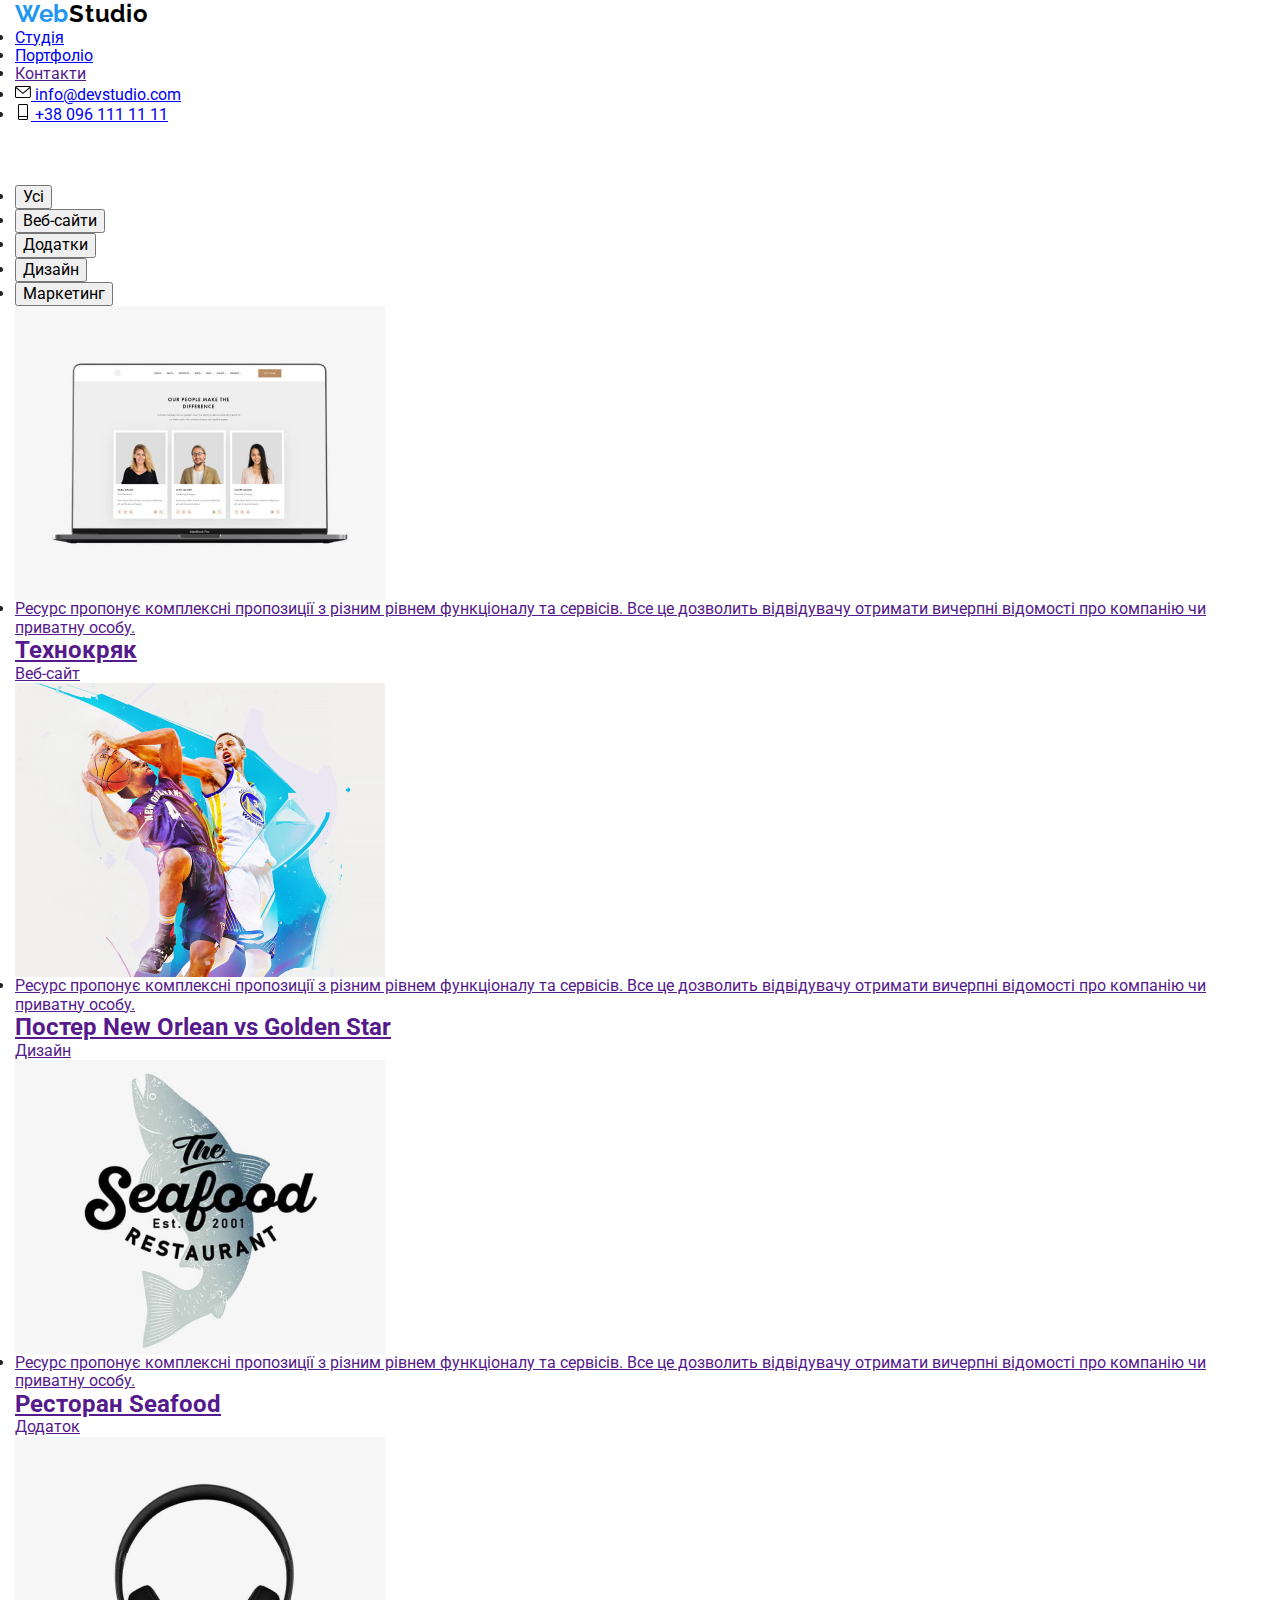
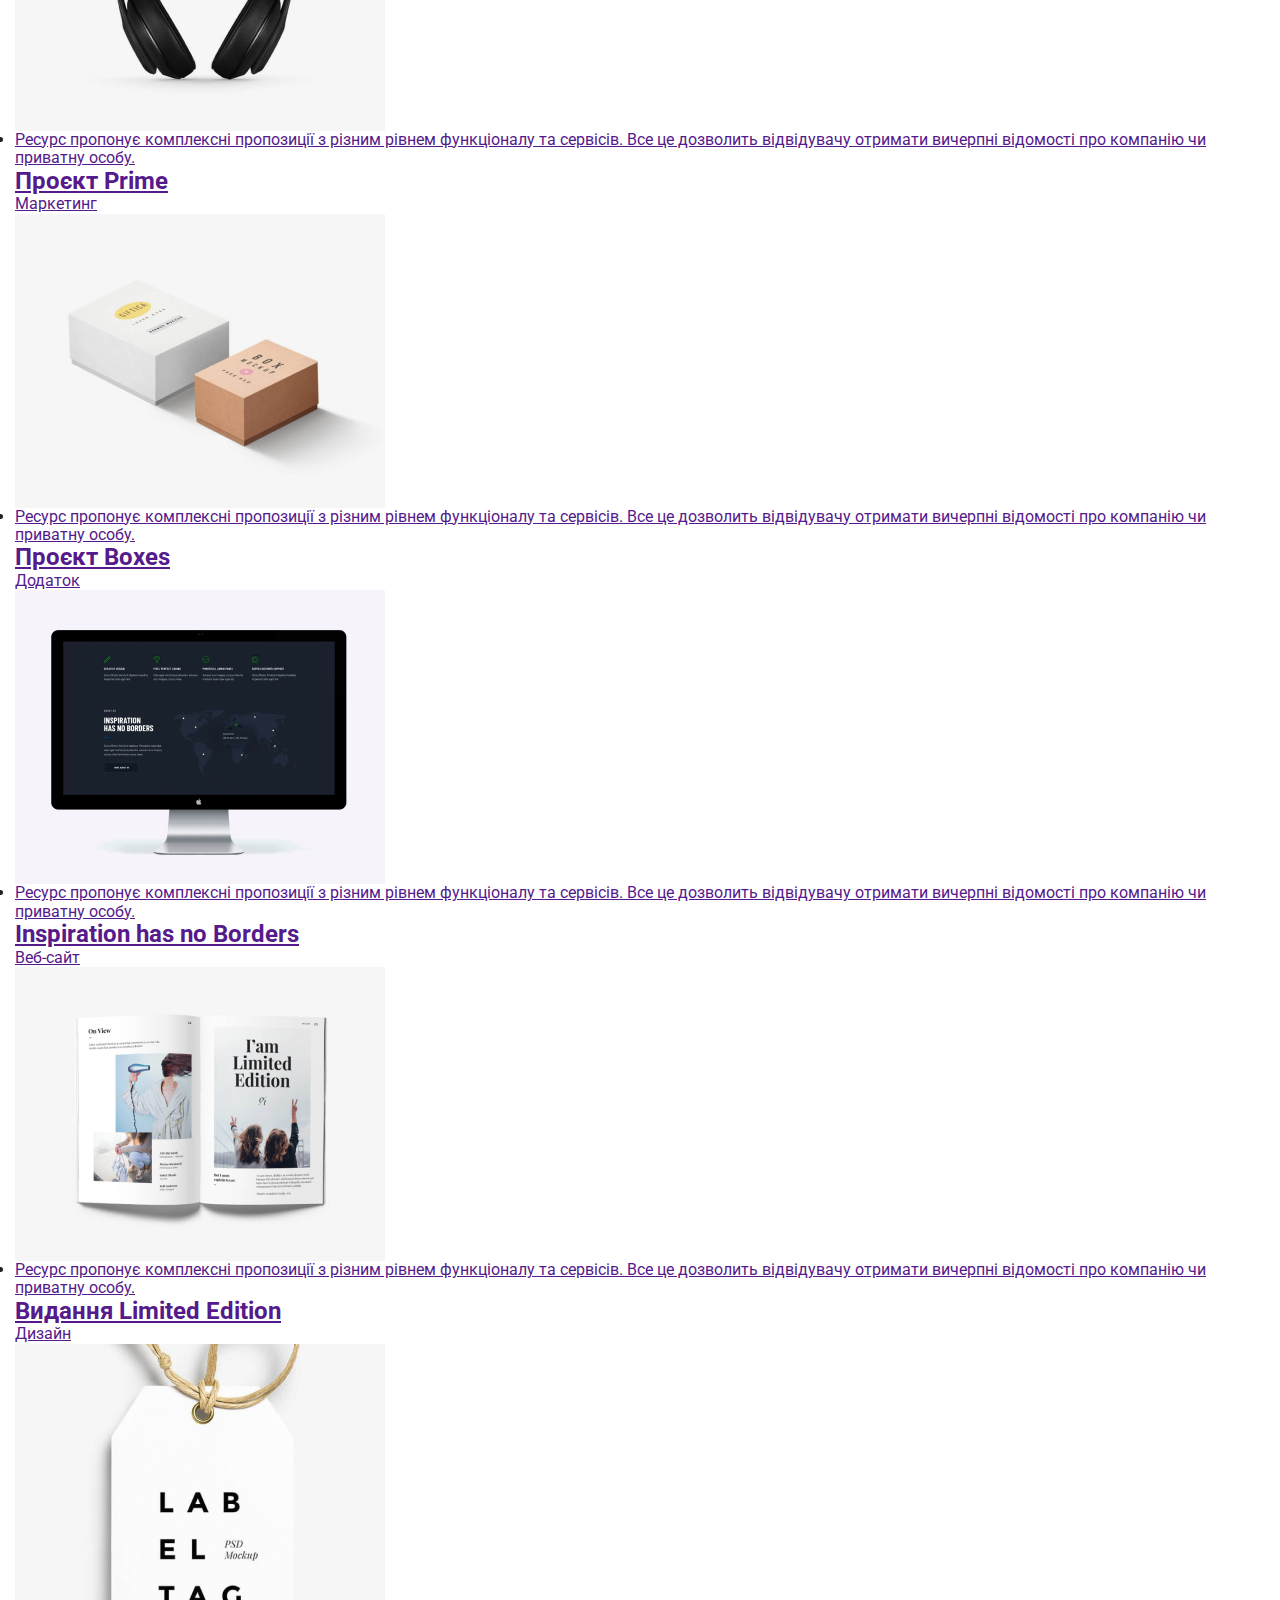
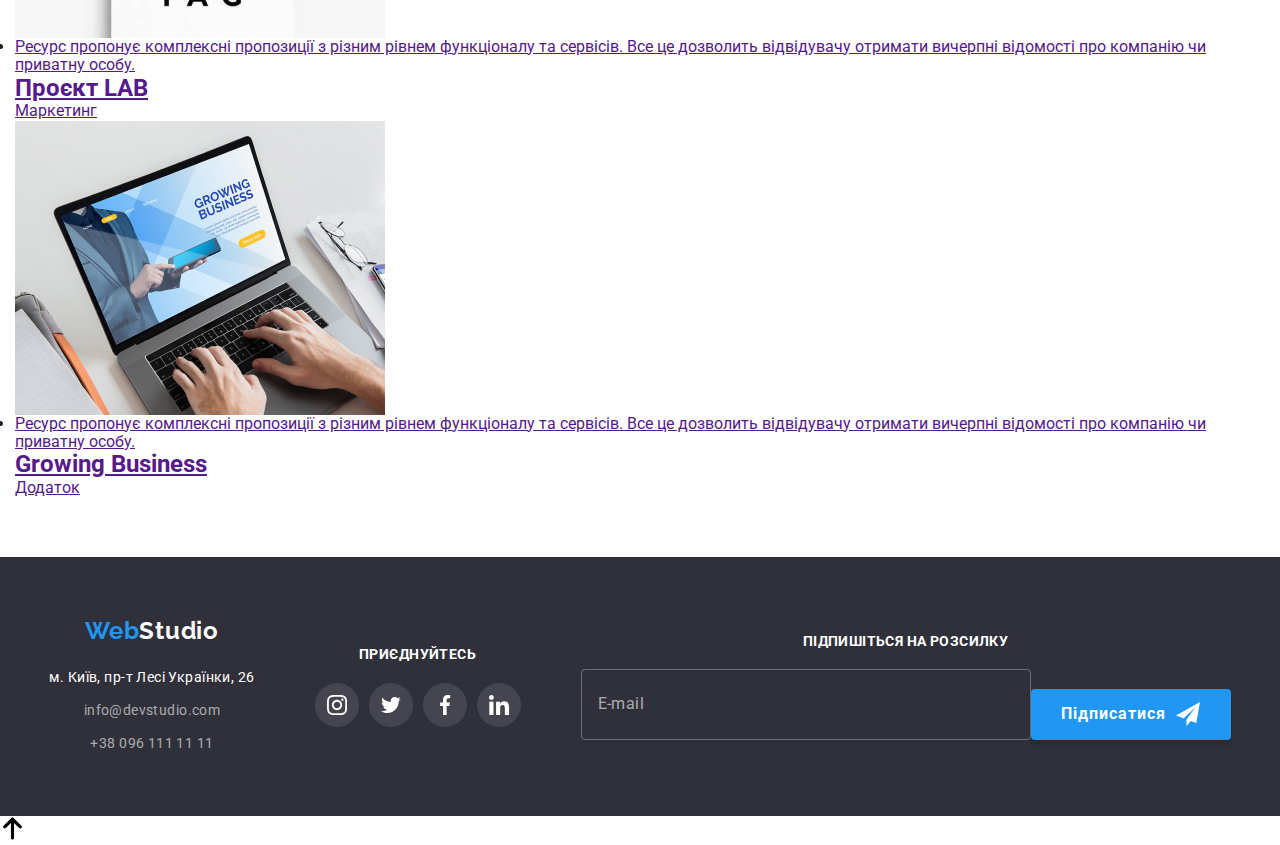
==== portfolio.html @ 35ea98b2 "mobile version (without header)" ====
<!DOCTYPE html>
<html lang="uk">
  <head>
    <meta charset="UTF-8" />
    <meta http-equiv="X-UA-Compatible" content="IE=edge" />
    <meta name="viewport" content="width=device-width, initial-scale=1.0" />
    <title>WebStudio</title>
    <link
      href="https://fonts.googleapis.com/css2?family=Raleway:wght@700&family=Roboto:wght@400;500;700;900&display=swap"
      rel="stylesheet"
    />
    <link
      rel="stylesheet"
      href="https://cdnjs.cloudflare.com/ajax/libs/modern-normalize/1.0.0/modern-normalize.min.css"
    />
    <link rel="stylesheet" href="./css/main.min.css" />
  </head>

  <body class="body">
    <!--Шапка сайту-->
    <header class="header">
      <div class="container main-nav">
        <nav class="navigation">
          <a href="./index.html" class="logo">Web<span class="logo logo--dark">Studio</span> </a>

          <ul class="menu">
            <li class="menu__item">
              <a class="menu__link" href="./index.html">Студія</a>
            </li>
            <li class="menu__item">
              <a class="menu__link menu__link--current" href="./portfolio.html">Портфоліо</a>
            </li>
            <li class="menu__item">
              <a class="menu__link" href="">Контакти</a>
            </li>
          </ul>
        </nav>

        <ul class="auth-navigation">
          <li class="auth-navigation__item">
            <a class="auth-navigation__link" href="mailto:info@devstudio.com">
              <svg class="auth-navigation__icon" width="16" height="16">
                <use href="./images/icons.svg#post"></use>
              </svg>
              info@devstudio.com</a
            >
          </li>
          <li class="auth-navigation__item">
            <a class="auth-navigation__link" href="tel:+380961111111">
              <svg class="auth-navigation__icon" width="16" height="16">
                <use href="./images/icons.svg#tel"></use>
              </svg>
              +38 096 111 11 11</a
            >
          </li>
        </ul>
      </div>
    </header>

    <main>
      <section class="products section">
        <div class="container portfolio">
          <h1 class="section__title visually-hidden">Портфоліо</h1>
          <ul class="filter">
            <li class="filter__item">
              <button type="button" class="filter__btn">Усі</button>
            </li>
            <li class="filter__item">
              <button type="button" class="filter__btn">Веб-сайти</button>
            </li>
            <li class="filter__item">
              <button type="button" class="filter__btn">Додатки</button>
            </li>
            <li class="filter__item">
              <button type="button" class="filter__btn">Дизайн</button>
            </li>
            <li class="filter__item">
              <button type="button" class="filter__btn">Маркетинг</button>
            </li>
          </ul>

          <ul class="products-grid">
            <li class="products-grid__item">
              <a class="products-grid__link" href="">
                <div class="products-grid__top-wrap">
                  <img
                    src="./images/portfolio1.jpg"
                    alt="Фото веб-сторінки"
                    width="370"
                    height="294"
                  />
                  <p class="products-grid__top-text">
                    Ресурс пропонує комплексні пропозиції з різним рівнем функціоналу та сервісів.
                    Все це дозволить відвідувачу отримати вичерпні відомості про компанію чи
                    приватну особу.
                  </p>
                </div>
                <div class="products-grid__descr">
                  <h2 class="products-grid__subtitle">Технокряк</h2>
                  <p class="products-grid__text">Веб-сайт</p>
                </div>
              </a>
            </li>
            <li class="products-grid__item">
              <a class="products-grid__link" href="">
                <div class="products-grid__top-wrap">
                  <img
                    src="./images/portfolio2.jpg"
                    alt="Постер баскетбольного матчу"
                    width="370"
                    height="294"
                  />
                  <p class="products-grid__top-text">
                    Ресурс пропонує комплексні пропозиції з різним рівнем функціоналу та сервісів.
                    Все це дозволить відвідувачу отримати вичерпні відомості про компанію чи
                    приватну особу.
                  </p>
                </div>
                <div class="products-grid__descr">
                  <h2 class="products-grid__subtitle">Постер New Orlean vs Golden Star</h2>
                  <p class="products-grid__text">Дизайн</p>
                </div>
              </a>
            </li>
            <li class="products-grid__item">
              <a class="products-grid__link" href="">
                <div class="products-grid__top-wrap">
                  <img
                    src="./images/portfolio3.jpg"
                    alt="Логотип ресторану"
                    width="370"
                    height="294"
                  />
                  <p class="products-grid__top-text">
                    Ресурс пропонує комплексні пропозиції з різним рівнем функціоналу та сервісів.
                    Все це дозволить відвідувачу отримати вичерпні відомості про компанію чи
                    приватну особу.
                  </p>
                </div>
                <div class="products-grid__descr">
                  <h2 class="products-grid__subtitle">Ресторан Seafood</h2>
                  <p class="products-grid__text">Додаток</p>
                </div>
              </a>
            </li>
            <li class="products-grid__item">
              <a class="products-grid__link" href="">
                <div class="products-grid__top-wrap">
                  <img
                    src="./images/portfolio4.jpg"
                    alt="Великі навушники"
                    width="370"
                    height="294"
                  />
                  <p class="products-grid__top-text">
                    Ресурс пропонує комплексні пропозиції з різним рівнем функціоналу та сервісів.
                    Все це дозволить відвідувачу отримати вичерпні відомості про компанію чи
                    приватну особу.
                  </p>
                </div>
                <div class="products-grid__descr">
                  <h2 class="products-grid__subtitle">Проєкт Prime</h2>
                  <p class="products-grid__text">Маркетинг</p>
                </div>
              </a>
            </li>
            <li class="products-grid__item">
              <a class="products-grid__link" href="">
                <div class="products-grid__top-wrap">
                  <img src="./images/portfolio5.jpg" alt="Дві коробки" width="370" height="294" />
                  <p class="products-grid__top-text">
                    Ресурс пропонує комплексні пропозиції з різним рівнем функціоналу та сервісів.
                    Все це дозволить відвідувачу отримати вичерпні відомості про компанію чи
                    приватну особу.
                  </p>
                </div>
                <div class="products-grid__descr">
                  <h2 class="products-grid__subtitle">Проєкт Boxes</h2>
                  <p class="products-grid__text">Додаток</p>
                </div>
              </a>
            </li>
            <li class="products-grid__item">
              <a class="products-grid__link" href="">
                <div class="products-grid__top-wrap">
                  <img
                    src="./images/portfolio6.jpg"
                    alt="Великий монітор"
                    width="370"
                    height="294"
                  />
                  <p class="products-grid__top-text">
                    Ресурс пропонує комплексні пропозиції з різним рівнем функціоналу та сервісів.
                    Все це дозволить відвідувачу отримати вичерпні відомості про компанію чи
                    приватну особу.
                  </p>
                </div>
                <div class="products-grid__descr">
                  <h2 class="products-grid__subtitle">Inspiration has no Borders</h2>
                  <p class="products-grid__text">Веб-сайт</p>
                </div>
              </a>
            </li>
            <li class="products-grid__item">
              <a class="products-grid__link" href="">
                <div class="products-grid__top-wrap">
                  <img
                    src="./images/portfolio7.jpg"
                    alt="Книжка з дизайну"
                    width="370"
                    height="294"
                  />
                  <p class="products-grid__top-text">
                    Ресурс пропонує комплексні пропозиції з різним рівнем функціоналу та сервісів.
                    Все це дозволить відвідувачу отримати вичерпні відомості про компанію чи
                    приватну особу.
                  </p>
                </div>
                <div class="products-grid__descr">
                  <h2 class="products-grid__subtitle">Видання Limited Edition</h2>
                  <p class="products-grid__text">Дизайн</p>
                </div>
              </a>
            </li>
            <li class="products-grid__item">
              <a class="products-grid__link" href="">
                <div class="products-grid__top-wrap">
                  <img
                    src="./images/portfolio8.jpg"
                    alt="Бірка з логотипом"
                    width="370"
                    height="294"
                  />
                  <p class="products-grid__top-text">
                    Ресурс пропонує комплексні пропозиції з різним рівнем функціоналу та сервісів.
                    Все це дозволить відвідувачу отримати вичерпні відомості про компанію чи
                    приватну особу.
                  </p>
                </div>
                <div class="products-grid__descr">
                  <h2 class="products-grid__subtitle">Проєкт LAB</h2>
                  <p class="products-grid__text">Маркетинг</p>
                </div>
              </a>
            </li>
            <li class="products-grid__item">
              <a class="products-grid__link" href="">
                <div class="products-grid__top-wrap">
                  <img
                    src="./images/portfolio9.jpg"
                    alt="Ноутбук з відкритим додатком"
                    width="370"
                    height="294"
                  />
                  <p class="products-grid__top-text">
                    Ресурс пропонує комплексні пропозиції з різним рівнем функціоналу та сервісів.
                    Все це дозволить відвідувачу отримати вичерпні відомості про компанію чи
                    приватну особу.
                  </p>
                </div>
                <div class="products-grid__descr">
                  <h2 class="products-grid__subtitle">Growing Business</h2>
                  <p class="products-grid__text">Додаток</p>
                </div>
              </a>
            </li>
          </ul>
        </div>
      </section>
    </main>

    <!--Підвал-->
    <footer class="footer">
      <div class="container footer__container">
        <div>
          <a href="./index.html" class="logo">Web<span class="logo logo--white">Studio</span> </a>
          <address>
            <ul class="info">
              <li class="info__item">
                <a
                  class="info__link info__link--white"
                  href="https://goo.gl/maps/FPXwPgD7QrcR26oE8"
                  target="_blank"
                  rel="noopener noreferrer"
                  >м. Київ, пр-т Лесі Українки, 26</a
                >
              </li>
              <li class="info__item">
                <a class="info__link" href="mailto:info@devstudio.com">info@devstudio.com</a>
              </li>
              <li class="info__item">
                <a class="info__link" href="tel:+380961111111">+38 096 111 11 11</a>
              </li>
            </ul>
          </address>
        </div>

        <div>
          <h2 class="footer__subtitle">Приєднуйтесь</h2>
          <ul class="media-set">
            <li>
              <a
                class="media-set__link media-set__link--color"
                href="https://www.instagram.com/"
                target="_blank"
              >
                <svg width="20" height="20">
                  <use href="./images/icons.svg#insta"></use>
                </svg>
              </a>
            </li>
            <li>
              <a
                class="media-set__link media-set__link--color"
                href="https://www.twitter.com/"
                target="_blank"
              >
                <svg width="20" height="20">
                  <use href="./images/icons.svg#twitter"></use>
                </svg>
              </a>
            </li>
            <li>
              <a
                class="media-set__link media-set__link--color"
                href="https://www.facebook.com/"
                target="_blank"
              >
                <svg width="20" height="20">
                  <use href="./images/icons.svg#facebook"></use>
                </svg>
              </a>
            </li>
            <li>
              <a
                class="media-set__link media-set__link--color"
                href="https://www.linkedin.com/"
                target="_blank"
              >
                <svg width="20" height="20">
                  <use href="./images/icons.svg#linkedin"></use>
                </svg>
              </a>
            </li>
          </ul>
        </div>

        <div>
          <h2 class="footer__subtitle">Підпишіться на розсилку</h2>
          <form class="subscription-form">
            <label for=""></label
            ><input
              type="email"
              name="user-mail"
              id="mail"
              placeholder="E-mail"
              class="subscription-form__input"
            />
            <button type="submit" class="subscription-form__btn btn">
              Підписатися
              <svg width="24" height="24" class="subscription-form__icon">
                <use href="./images/icons.svg#send"></use>
              </svg>
            </button>
          </form>
        </div>
      </div>
    </footer>

    <a href="#" class="page__back-to-top-btn">
      <svg width="25" height="25">
        <use href="./images/icons.svg#back-to-top"></use>
      </svg>
    </a>
  </body>
</html>
---- css/main.min.css ----
.info,.partners-set,.media-set,.team-set,.card-set{list-style:none}.info__link,.partners-set__link,.logo{text-decoration:none}.visually-hidden{position:absolute;white-space:nowrap;width:1px;height:1px;overflow:hidden;border:0;padding:0;clip:rect(0 0 0 0);clip-path:inset(50%);margin:-1px}html{box-sizing:border-box}*,*::before,*::after{box-sizing:inherit}body{background-color:#fff;color:#212121;font-family:Roboto,sans-serif}h1,h2,h3,h4,p{margin-top:0;margin-bottom:0}ul,ol{margin-top:0;margin-bottom:0;padding-left:0}img{display:block;max-width:100%;height:auto}.container{padding-right:15px;padding-left:15px;margin:0 auto}.section{padding-top:60px;padding-bottom:60px}.section__title{margin-bottom:30px;font-size:28px;line-height:1.18;text-align:center;letter-spacing:.03em}.btn,.subscription-form__btn,.hero__btn{font-weight:700;font-size:16px;line-height:1.88;letter-spacing:.06em;border-radius:4px;border:none;box-shadow:0px 4px 4px rgba(0,0,0,.15);color:#fff;background-color:#2196f3;cursor:pointer}.logo{font-family:"Raleway",sans-serif;font-weight:700;font-size:24px;line-height:1.19;letter-spacing:.03em;color:#2196f3;padding-top:24px;padding-bottom:24px}.logo--dark{color:#000}.logo--white{color:#fff}.hero{background-color:#2f303a;background-image:linear-gradient(to right, rgba(47, 48, 58, 0.4), rgba(47, 48, 58, 0.4)),url("../images/hero-background-image.jpg");background-size:cover;background-repeat:no-repeat;background-position:center;text-align:center;height:400px;display:flex;align-items:center}.hero__title{margin-bottom:30px;color:#fff;font-weight:900;font-size:26px;line-height:1.62;letter-spacing:.06em;text-transform:uppercase}.hero__btn{padding:10px 24px;min-width:200px;transition:background-color 250ms cubic-bezier(0.4, 0, 0.2, 1)}.hero__btn:hover,.hero__btn:focus{color:#2196f3;background-color:#fff}.card-set__item:not(:last-child){margin-bottom:30px}.card-set__logo{margin-right:auto;margin-left:auto;margin-bottom:30px;display:flex;align-items:center;justify-content:center;height:120px;background-color:#f5f4fa;border-radius:4px}.card-set__title{margin-bottom:10px;text-align:center;font-size:14px;line-height:1.14;letter-spacing:.03em;text-transform:uppercase}.card-set__description{color:#757575;font-weight:400;font-size:14px;line-height:1.71;letter-spacing:.03em}.staff{background-color:#f5f4fa}.team-set__item{background-color:#fff;box-shadow:0px 1px 3px rgba(0,0,0,.12),0px 1px 1px rgba(0,0,0,.14),0px 2px 1px rgba(0,0,0,.2);border-radius:0px 0px 4px 4px}.team-set__item:not(:last-child){margin-bottom:30px}.team-set__container{padding-top:30px;padding-bottom:24px;text-align:center}.team-set__name{font-weight:500;font-size:16px;line-height:1.18;letter-spacing:.03em}.team-set__descr{color:#757575;font-size:16px;line-height:1.18;letter-spacing:.03em}.media-set{display:flex;gap:10px;justify-content:center;align-items:center;margin-top:16px}.media-set__link{display:flex;align-items:center;justify-content:center;width:44px;height:44px;fill:#afb1b8;border-radius:50%;transition:fill 250ms cubic-bezier(0.4, 0, 0.2, 1),background-color 250ms cubic-bezier(0.4, 0, 0.2, 1)}.media-set__link:hover,.media-set__link:focus{background-color:#2196f3;fill:#fff}.media-set__link--color{background-color:rgba(255,255,255,.1);fill:#fff}.media-set__link--color:hover,.media-set__link--color:focus{background-color:#2196f3}.media-set__icon{display:flex;justify-content:center;align-items:center}.partners-set{display:flex;flex-wrap:wrap;gap:30px;align-items:center;justify-content:center}.partners-set__link{display:flex;align-items:center;justify-content:center;width:210px;height:92px;fill:#afb1b8;border:1px solid #afb1b8;border-radius:4px;transition:fill 250ms cubic-bezier(0.4, 0, 0.2, 1),border-color 250ms cubic-bezier(0.4, 0, 0.2, 1)}.partners-set__link:hover,.partners-set__link:focus{border-color:#2196f3;fill:#2196f3}.partners-set__logo{display:inline-flex;align-items:center;justify-content:center}.footer{padding-top:60px;padding-bottom:60px;background-color:#2f303a}.footer__container{display:flex;flex-wrap:wrap;justify-content:center;align-items:center;text-align:center;gap:60px}.footer__subtitle{margin-bottom:20px;color:#fff;font-size:14px;line-height:1.14;letter-spacing:.03em;text-transform:uppercase}.info{margin-top:20px}.info__item:not(:last-child){margin-bottom:9px}.info__link{color:rgba(255,255,255,.6);font-style:normal;font-size:14px;line-height:1.71;letter-spacing:.03em;transition:color 250ms cubic-bezier(0.4, 0, 0.2, 1)}.info__link:hover,.info__link:focus{color:#2196f3}.info__link--white{color:#fff}.subscription-form{display:flex;flex-wrap:wrap}.subscription-form__input{width:450px;padding:15px 16px;font-size:16px;line-height:1.25;letter-spacing:.03em;color:rgba(255,255,255,.6);border:1px solid rgba(255,255,255,.3);border-radius:4px;background-color:rgba(0,0,0,0);outline:none;transition:border-color 250ms cubic-bezier(0.4, 0, 0.2, 1)}.subscription-form__input:focus{border-color:#2196f3}.subscription-form__input::placeholder{font-size:16px;line-height:1.25;letter-spacing:.03em;color:rgba(255,255,255,.6)}.subscription-form__btn{margin-top:20px;display:flex;justify-content:center;align-items:center;margin-left:auto;margin-right:auto;min-width:200px;padding:10px 28px;transition:background-color 250ms cubic-bezier(0.4, 0, 0.2, 1),color 250ms cubic-bezier(0.4, 0, 0.2, 1)}.subscription-form__btn:hover,.subscription-form__btn:focus{background-color:#fff;color:#2196f3}.subscription-form__icon{margin-left:10px;fill:#fff;transition:fill 250ms cubic-bezier(0.4, 0, 0.2, 1)}.subscription-form__btn:hover>.subscription-form__icon,.subscription-form__btn:focus>.subscription-form__icon{fill:#2196f3}/*# sourceMappingURL=main.min.css.map */
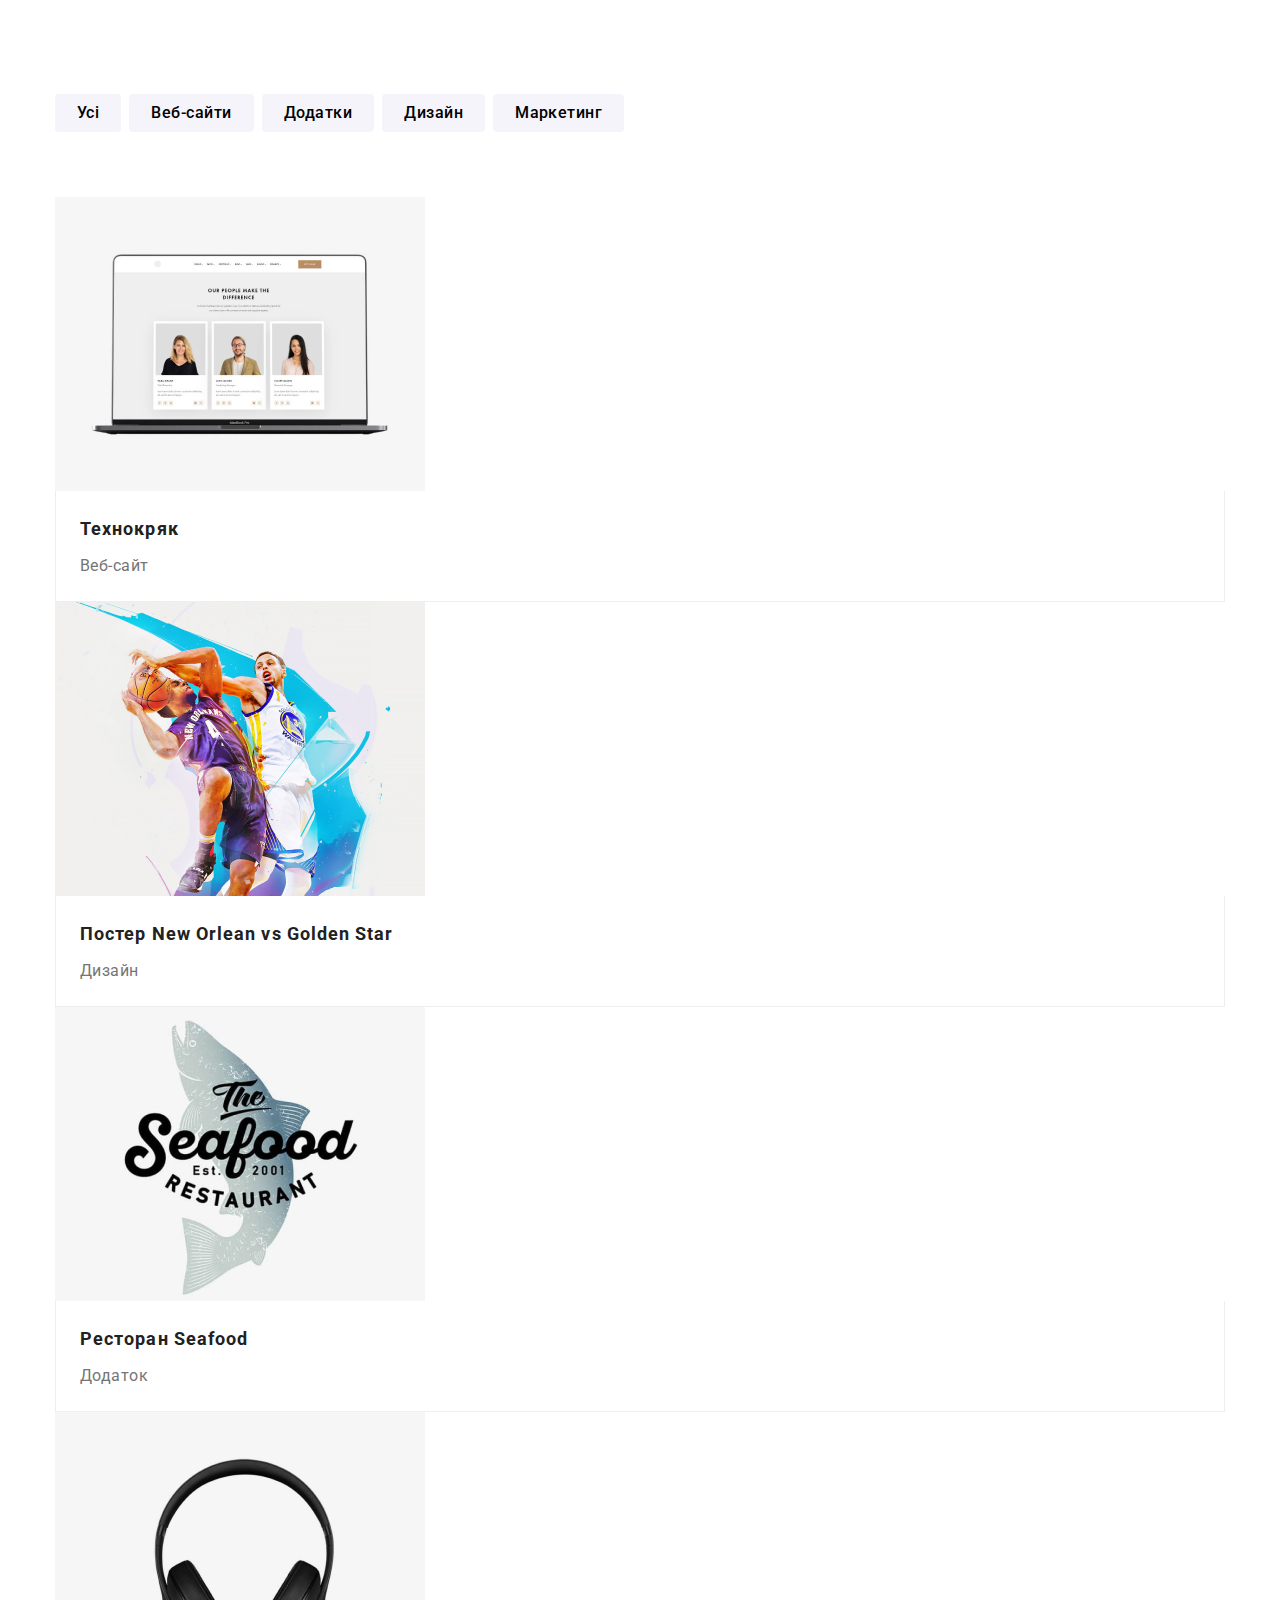
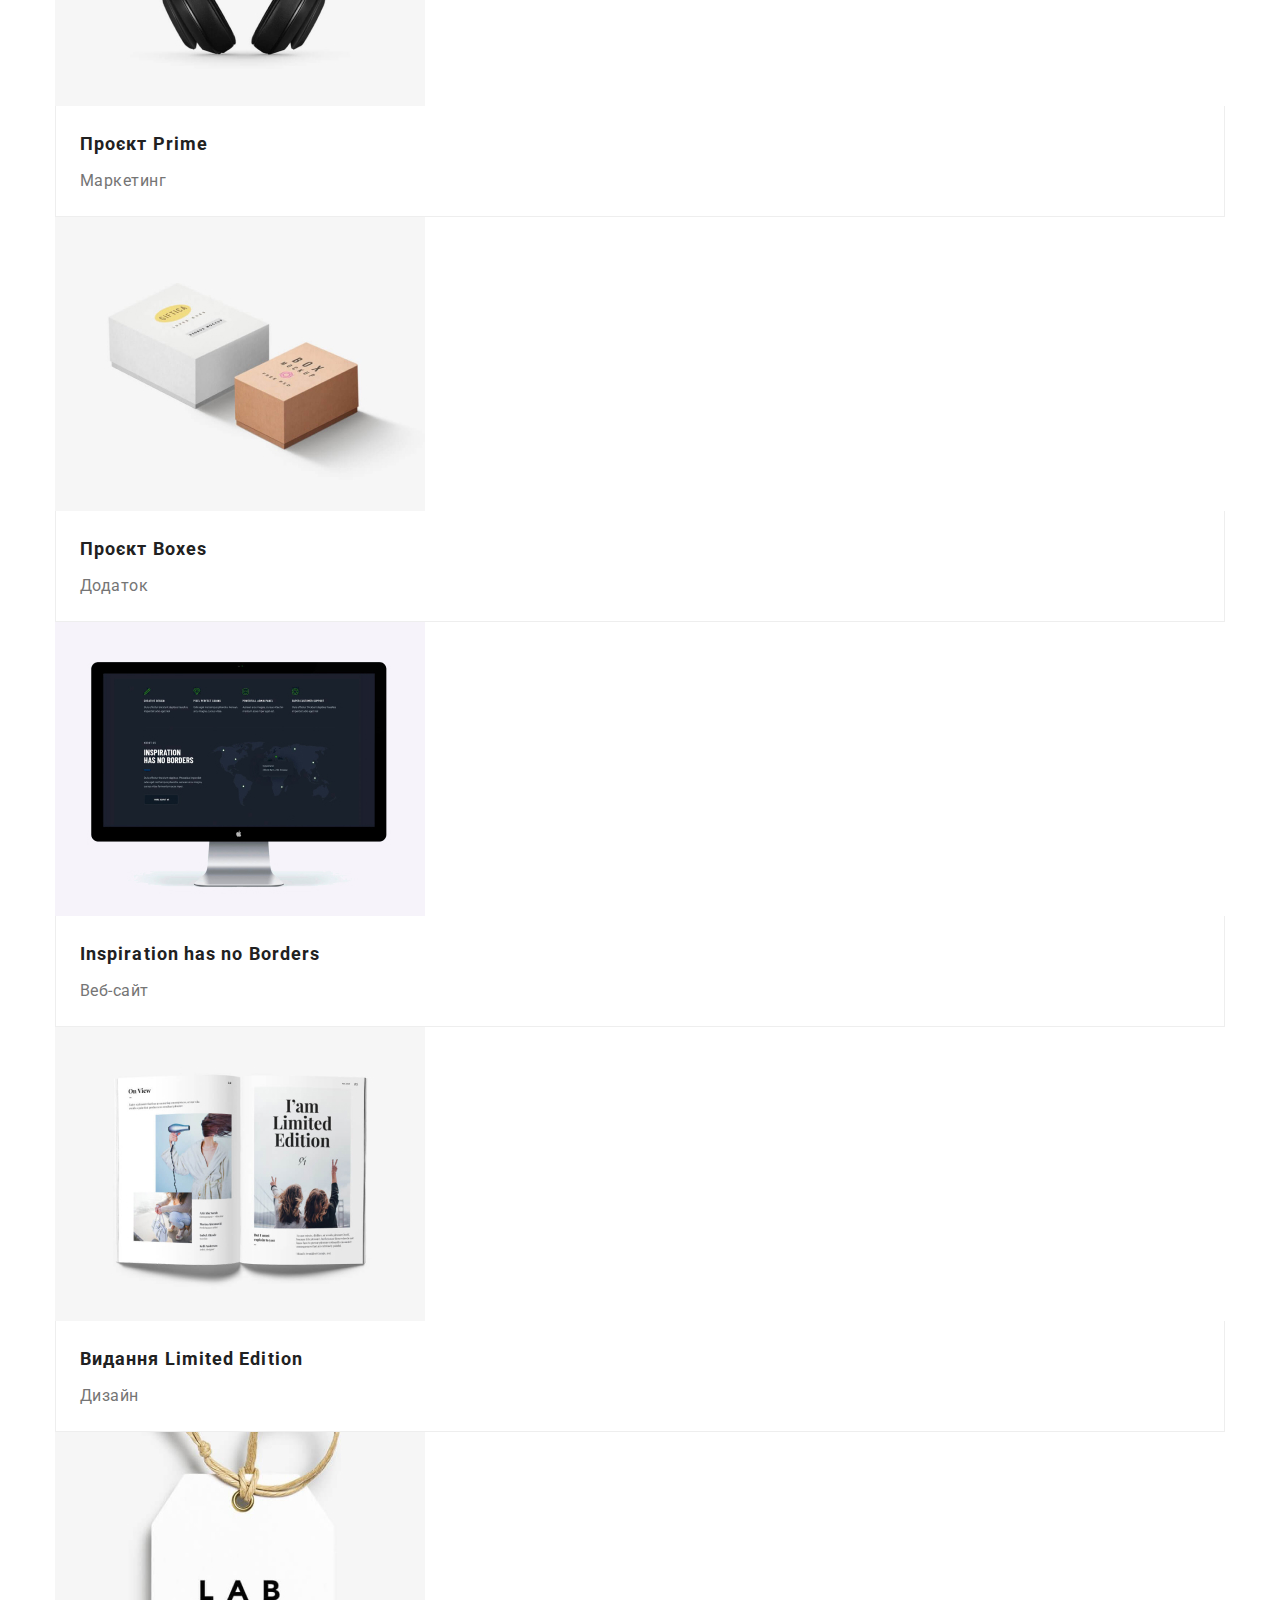
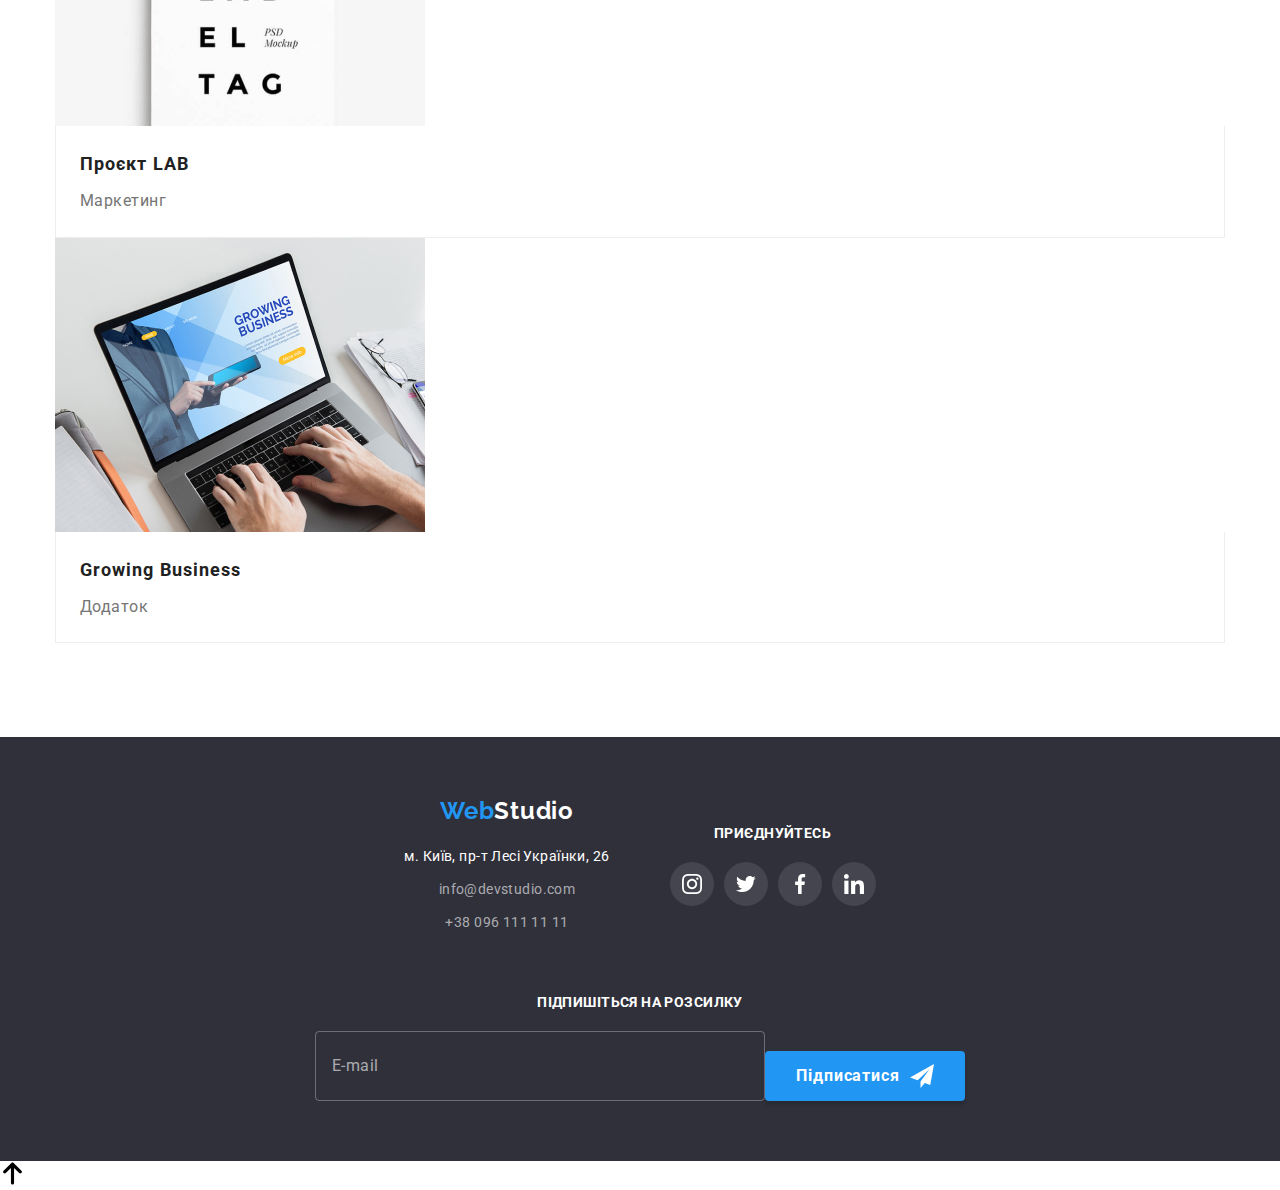
==== commit e2c51476: "adaptive 3 sections" ====
--- a/portfolio.html
+++ b/portfolio.html
@@ -18,7 +18,7 @@
 
   <body class="body">
     <!--Шапка сайту-->
-    <header class="header">
+    <!-- <header class="header">
       <div class="container main-nav">
         <nav class="navigation">
           <a href="./index.html" class="logo">Web<span class="logo logo--dark">Studio</span> </a>
@@ -55,7 +55,7 @@
           </li>
         </ul>
       </div>
-    </header>
+    </header> -->
 
     <main>
       <section class="products section">
@@ -83,12 +83,7 @@
             <li class="products-grid__item">
               <a class="products-grid__link" href="">
                 <div class="products-grid__top-wrap">
-                  <img
-                    src="./images/portfolio1.jpg"
-                    alt="Фото веб-сторінки"
-                    width="370"
-                    height="294"
-                  />
+                  <img src="./images/portfolio1.jpg" alt="Фото веб-сторінки" width="" height="" />
                   <p class="products-grid__top-text">
                     Ресурс пропонує комплексні пропозиції з різним рівнем функціоналу та сервісів.
                     Все це дозволить відвідувачу отримати вичерпні відомості про компанію чи
@@ -107,8 +102,8 @@
                   <img
                     src="./images/portfolio2.jpg"
                     alt="Постер баскетбольного матчу"
-                    width="370"
-                    height="294"
+                    width=""
+                    height=""
                   />
                   <p class="products-grid__top-text">
                     Ресурс пропонує комплексні пропозиції з різним рівнем функціоналу та сервісів.
@@ -125,12 +120,7 @@
             <li class="products-grid__item">
               <a class="products-grid__link" href="">
                 <div class="products-grid__top-wrap">
-                  <img
-                    src="./images/portfolio3.jpg"
-                    alt="Логотип ресторану"
-                    width="370"
-                    height="294"
-                  />
+                  <img src="./images/portfolio3.jpg" alt="Логотип ресторану" width="" height="" />
                   <p class="products-grid__top-text">
                     Ресурс пропонує комплексні пропозиції з різним рівнем функціоналу та сервісів.
                     Все це дозволить відвідувачу отримати вичерпні відомості про компанію чи
@@ -146,12 +136,7 @@
             <li class="products-grid__item">
               <a class="products-grid__link" href="">
                 <div class="products-grid__top-wrap">
-                  <img
-                    src="./images/portfolio4.jpg"
-                    alt="Великі навушники"
-                    width="370"
-                    height="294"
-                  />
+                  <img src="./images/portfolio4.jpg" alt="Великі навушники" width="" height="" />
                   <p class="products-grid__top-text">
                     Ресурс пропонує комплексні пропозиції з різним рівнем функціоналу та сервісів.
                     Все це дозволить відвідувачу отримати вичерпні відомості про компанію чи
@@ -167,7 +152,7 @@
             <li class="products-grid__item">
               <a class="products-grid__link" href="">
                 <div class="products-grid__top-wrap">
-                  <img src="./images/portfolio5.jpg" alt="Дві коробки" width="370" height="294" />
+                  <img src="./images/portfolio5.jpg" alt="Дві коробки" width="" height="" />
                   <p class="products-grid__top-text">
                     Ресурс пропонує комплексні пропозиції з різним рівнем функціоналу та сервісів.
                     Все це дозволить відвідувачу отримати вичерпні відомості про компанію чи
@@ -183,12 +168,7 @@
             <li class="products-grid__item">
               <a class="products-grid__link" href="">
                 <div class="products-grid__top-wrap">
-                  <img
-                    src="./images/portfolio6.jpg"
-                    alt="Великий монітор"
-                    width="370"
-                    height="294"
-                  />
+                  <img src="./images/portfolio6.jpg" alt="Великий монітор" width="" height="" />
                   <p class="products-grid__top-text">
                     Ресурс пропонує комплексні пропозиції з різним рівнем функціоналу та сервісів.
                     Все це дозволить відвідувачу отримати вичерпні відомості про компанію чи
@@ -204,12 +184,7 @@
             <li class="products-grid__item">
               <a class="products-grid__link" href="">
                 <div class="products-grid__top-wrap">
-                  <img
-                    src="./images/portfolio7.jpg"
-                    alt="Книжка з дизайну"
-                    width="370"
-                    height="294"
-                  />
+                  <img src="./images/portfolio7.jpg" alt="Книжка з дизайну" width="" height="" />
                   <p class="products-grid__top-text">
                     Ресурс пропонує комплексні пропозиції з різним рівнем функціоналу та сервісів.
                     Все це дозволить відвідувачу отримати вичерпні відомості про компанію чи
@@ -225,12 +200,7 @@
             <li class="products-grid__item">
               <a class="products-grid__link" href="">
                 <div class="products-grid__top-wrap">
-                  <img
-                    src="./images/portfolio8.jpg"
-                    alt="Бірка з логотипом"
-                    width="370"
-                    height="294"
-                  />
+                  <img src="./images/portfolio8.jpg" alt="Бірка з логотипом" width="" height="" />
                   <p class="products-grid__top-text">
                     Ресурс пропонує комплексні пропозиції з різним рівнем функціоналу та сервісів.
                     Все це дозволить відвідувачу отримати вичерпні відомості про компанію чи
@@ -249,8 +219,8 @@
                   <img
                     src="./images/portfolio9.jpg"
                     alt="Ноутбук з відкритим додатком"
-                    width="370"
-                    height="294"
+                    width=""
+                    height=""
                   />
                   <p class="products-grid__top-text">
                     Ресурс пропонує комплексні пропозиції з різним рівнем функціоналу та сервісів.
--- a/css/main.min.css
+++ b/css/main.min.css
@@ -1 +1 @@
-.info,.partners-set,.media-set,.team-set,.card-set{list-style:none}.info__link,.partners-set__link,.logo{text-decoration:none}.visually-hidden{position:absolute;white-space:nowrap;width:1px;height:1px;overflow:hidden;border:0;padding:0;clip:rect(0 0 0 0);clip-path:inset(50%);margin:-1px}html{box-sizing:border-box}*,*::before,*::after{box-sizing:inherit}body{background-color:#fff;color:#212121;font-family:Roboto,sans-serif}h1,h2,h3,h4,p{margin-top:0;margin-bottom:0}ul,ol{margin-top:0;margin-bottom:0;padding-left:0}img{display:block;max-width:100%;height:auto}.container{padding-right:15px;padding-left:15px;margin:0 auto}.section{padding-top:60px;padding-bottom:60px}.section__title{margin-bottom:30px;font-size:28px;line-height:1.18;text-align:center;letter-spacing:.03em}.btn,.subscription-form__btn,.hero__btn{font-weight:700;font-size:16px;line-height:1.88;letter-spacing:.06em;border-radius:4px;border:none;box-shadow:0px 4px 4px rgba(0,0,0,.15);color:#fff;background-color:#2196f3;cursor:pointer}.logo{font-family:"Raleway",sans-serif;font-weight:700;font-size:24px;line-height:1.19;letter-spacing:.03em;color:#2196f3;padding-top:24px;padding-bottom:24px}.logo--dark{color:#000}.logo--white{color:#fff}.hero{background-color:#2f303a;background-image:linear-gradient(to right, rgba(47, 48, 58, 0.4), rgba(47, 48, 58, 0.4)),url("../images/hero-background-image.jpg");background-size:cover;background-repeat:no-repeat;background-position:center;text-align:center;height:400px;display:flex;align-items:center}.hero__title{margin-bottom:30px;color:#fff;font-weight:900;font-size:26px;line-height:1.62;letter-spacing:.06em;text-transform:uppercase}.hero__btn{padding:10px 24px;min-width:200px;transition:background-color 250ms cubic-bezier(0.4, 0, 0.2, 1)}.hero__btn:hover,.hero__btn:focus{color:#2196f3;background-color:#fff}.card-set__item:not(:last-child){margin-bottom:30px}.card-set__logo{margin-right:auto;margin-left:auto;margin-bottom:30px;display:flex;align-items:center;justify-content:center;height:120px;background-color:#f5f4fa;border-radius:4px}.card-set__title{margin-bottom:10px;text-align:center;font-size:14px;line-height:1.14;letter-spacing:.03em;text-transform:uppercase}.card-set__description{color:#757575;font-weight:400;font-size:14px;line-height:1.71;letter-spacing:.03em}.staff{background-color:#f5f4fa}.team-set__item{background-color:#fff;box-shadow:0px 1px 3px rgba(0,0,0,.12),0px 1px 1px rgba(0,0,0,.14),0px 2px 1px rgba(0,0,0,.2);border-radius:0px 0px 4px 4px}.team-set__item:not(:last-child){margin-bottom:30px}.team-set__container{padding-top:30px;padding-bottom:24px;text-align:center}.team-set__name{font-weight:500;font-size:16px;line-height:1.18;letter-spacing:.03em}.team-set__descr{color:#757575;font-size:16px;line-height:1.18;letter-spacing:.03em}.media-set{display:flex;gap:10px;justify-content:center;align-items:center;margin-top:16px}.media-set__link{display:flex;align-items:center;justify-content:center;width:44px;height:44px;fill:#afb1b8;border-radius:50%;transition:fill 250ms cubic-bezier(0.4, 0, 0.2, 1),background-color 250ms cubic-bezier(0.4, 0, 0.2, 1)}.media-set__link:hover,.media-set__link:focus{background-color:#2196f3;fill:#fff}.media-set__link--color{background-color:rgba(255,255,255,.1);fill:#fff}.media-set__link--color:hover,.media-set__link--color:focus{background-color:#2196f3}.media-set__icon{display:flex;justify-content:center;align-items:center}.partners-set{display:flex;flex-wrap:wrap;gap:30px;align-items:center;justify-content:center}.partners-set__link{display:flex;align-items:center;justify-content:center;width:210px;height:92px;fill:#afb1b8;border:1px solid #afb1b8;border-radius:4px;transition:fill 250ms cubic-bezier(0.4, 0, 0.2, 1),border-color 250ms cubic-bezier(0.4, 0, 0.2, 1)}.partners-set__link:hover,.partners-set__link:focus{border-color:#2196f3;fill:#2196f3}.partners-set__logo{display:inline-flex;align-items:center;justify-content:center}.footer{padding-top:60px;padding-bottom:60px;background-color:#2f303a}.footer__container{display:flex;flex-wrap:wrap;justify-content:center;align-items:center;text-align:center;gap:60px}.footer__subtitle{margin-bottom:20px;color:#fff;font-size:14px;line-height:1.14;letter-spacing:.03em;text-transform:uppercase}.info{margin-top:20px}.info__item:not(:last-child){margin-bottom:9px}.info__link{color:rgba(255,255,255,.6);font-style:normal;font-size:14px;line-height:1.71;letter-spacing:.03em;transition:color 250ms cubic-bezier(0.4, 0, 0.2, 1)}.info__link:hover,.info__link:focus{color:#2196f3}.info__link--white{color:#fff}.subscription-form{display:flex;flex-wrap:wrap}.subscription-form__input{width:450px;padding:15px 16px;font-size:16px;line-height:1.25;letter-spacing:.03em;color:rgba(255,255,255,.6);border:1px solid rgba(255,255,255,.3);border-radius:4px;background-color:rgba(0,0,0,0);outline:none;transition:border-color 250ms cubic-bezier(0.4, 0, 0.2, 1)}.subscription-form__input:focus{border-color:#2196f3}.subscription-form__input::placeholder{font-size:16px;line-height:1.25;letter-spacing:.03em;color:rgba(255,255,255,.6)}.subscription-form__btn{margin-top:20px;display:flex;justify-content:center;align-items:center;margin-left:auto;margin-right:auto;min-width:200px;padding:10px 28px;transition:background-color 250ms cubic-bezier(0.4, 0, 0.2, 1),color 250ms cubic-bezier(0.4, 0, 0.2, 1)}.subscription-form__btn:hover,.subscription-form__btn:focus{background-color:#fff;color:#2196f3}.subscription-form__icon{margin-left:10px;fill:#fff;transition:fill 250ms cubic-bezier(0.4, 0, 0.2, 1)}.subscription-form__btn:hover>.subscription-form__icon,.subscription-form__btn:focus>.subscription-form__icon{fill:#2196f3}/*# sourceMappingURL=main.min.css.map */+.info,.products-grid,.filter,.partners-set,.media-set,.team-set,.picture-set,.card-set{list-style:none}.info__link,.products-grid__link,.partners-set__link,.logo{text-decoration:none}.visually-hidden{position:absolute;white-space:nowrap;width:1px;height:1px;overflow:hidden;border:0;padding:0;clip:rect(0 0 0 0);clip-path:inset(50%);margin:-1px}html{box-sizing:border-box}*,*::before,*::after{box-sizing:inherit}body{background-color:#fff;color:#212121;font-family:Roboto,sans-serif}h1,h2,h3,h4,p{margin-top:0;margin-bottom:0}ul,ol{margin-top:0;margin-bottom:0;padding-left:0}img{display:block;max-width:100%;height:auto}.container{padding-right:15px;padding-left:15px;margin:0 auto}@media screen and (min-width: 480px){.container{width:480px}}@media screen and (min-width: 768px){.container{width:768px}}@media screen and (min-width: 1200px){.container{width:1200px}}.section{padding-top:60px;padding-bottom:60px}@media screen and (min-width: 1200px){.section{padding-top:94px;padding-bottom:94px}}.section__title{margin-bottom:30px;font-size:28px;line-height:1.18;text-align:center;letter-spacing:.03em}@media screen and (min-width: 1200px){.section__title{margin-bottom:50px}}.btn,.subscription-form__btn,.hero__btn{font-weight:700;font-size:16px;line-height:1.88;letter-spacing:.06em;border-radius:4px;border:none;box-shadow:0px 4px 4px rgba(0,0,0,.15);color:#fff;background-color:#2196f3;cursor:pointer}.logo{font-family:"Raleway",sans-serif;font-weight:700;font-size:24px;line-height:1.19;letter-spacing:.03em;color:#2196f3;padding-top:24px;padding-bottom:24px}.logo--dark{color:#000}.logo--white{color:#fff}.hero{background-color:#2f303a;background-image:linear-gradient(to right, rgba(47, 48, 58, 0.4), rgba(47, 48, 58, 0.4)),url("../images/hero-background-image.jpg");background-size:cover;background-repeat:no-repeat;background-position:center;text-align:center;height:400px;display:flex;align-items:center}.hero__title{margin-bottom:30px;color:#fff;font-weight:900;font-size:26px;line-height:1.62;letter-spacing:.06em;text-transform:uppercase}.hero__btn{padding:10px 24px;min-width:200px;transition:background-color 250ms cubic-bezier(0.4, 0, 0.2, 1)}.hero__btn:hover,.hero__btn:focus{color:#2196f3;background-color:#fff}@media screen and (min-width: 768px){.card-set{display:flex;flex-wrap:wrap;margin:-15px}}@media screen and (min-width: 768px){.card-set__item{width:calc((100% - 60px)/2);margin:15px}}@media screen and (min-width: 1200px){.card-set__item{width:calc((100% - 120px)/4);margin:15px}}@media screen and (max-width: 767px){.card-set__item:not(:last-child){margin-bottom:30px}}.card-set__logo{margin-bottom:30px;display:flex;align-items:center;justify-content:center;height:120px;background-color:#f5f4fa;border-radius:4px}.card-set__title{margin-bottom:10px;text-align:center;font-size:14px;line-height:1.14;letter-spacing:.03em;text-transform:uppercase}@media screen and (min-width: 768px){.card-set__title{text-align:left}}.card-set__description{color:#757575;font-weight:400;font-size:14px;line-height:1.71;letter-spacing:.03em}.work-area{padding-top:0px}@media screen and (max-width: 1199px){.work-area{display:none}}.picture-set{display:flex;gap:30px}.picture-set__item{position:relative}.picture-set__descr{position:absolute;bottom:0;display:flex;align-items:center;justify-content:center;width:100%;height:70px;background-color:rgba(47,48,58,.8)}.picture-set__title{font-size:14px;line-height:1.14;letter-spacing:.03em;text-transform:uppercase;color:#fff}.staff{background-color:#f5f4fa}@media screen and (min-width: 768px){.team-set{display:flex;flex-wrap:wrap;margin:-15px}}.team-set__item{background-color:#fff;box-shadow:0px 1px 3px rgba(0,0,0,.12),0px 1px 1px rgba(0,0,0,.14),0px 2px 1px rgba(0,0,0,.2);border-radius:0px 0px 4px 4px}@media screen and (min-width: 768px){.team-set__item{margin:15px;width:calc((100% - 60px)/2)}}@media screen and (max-width: 767px){.team-set__item:not(:last-child){margin-bottom:30px}}@media screen and (min-width: 1200px){.team-set__item{margin:15px;width:calc((100% - 120px)/4)}}.team-set__container{padding-top:30px;padding-bottom:24px;text-align:center}.team-set__name{margin-bottom:10px;font-weight:500;font-size:16px;line-height:1.18;letter-spacing:.03em}.team-set__descr{color:#757575;font-size:16px;line-height:1.18;letter-spacing:.03em}.media-set{display:flex;gap:10px;justify-content:center;align-items:center;margin-top:16px}.media-set__link{display:flex;align-items:center;justify-content:center;width:44px;height:44px;fill:#afb1b8;border-radius:50%;transition:fill 250ms cubic-bezier(0.4, 0, 0.2, 1),background-color 250ms cubic-bezier(0.4, 0, 0.2, 1)}.media-set__link:hover,.media-set__link:focus{background-color:#2196f3;fill:#fff}.media-set__link--color{background-color:rgba(255,255,255,.1);fill:#fff}.media-set__link--color:hover,.media-set__link--color:focus{background-color:#2196f3}.media-set__icon{display:flex;justify-content:center;align-items:center}@media screen and (min-width: 480px){.partners-set{display:flex;flex-wrap:wrap;align-items:center;justify-content:center;margin:-15px}}@media screen and (min-width: 480px){.partners-set__item{width:calc((100% - 60px)/2);margin:15px}}@media screen and (min-width: 768px){.partners-set__item{width:calc((100% - 90px)/3);margin:15px}}@media screen and (min-width: 1200px){.partners-set__item{width:calc((100% - 180px)/6);margin:15px}}.partners-set__link{display:flex;align-items:center;justify-content:center;height:92px;fill:#afb1b8;border:1px solid #afb1b8;border-radius:4px;transition:fill 250ms cubic-bezier(0.4, 0, 0.2, 1),border-color 250ms cubic-bezier(0.4, 0, 0.2, 1)}.partners-set__link:hover,.partners-set__link:focus{border-color:#2196f3;fill:#2196f3}.partners-set__logo{display:inline-flex;align-items:center;justify-content:center}.filter{display:flex;flex-wrap:wrap;margin-bottom:50px}.filter__item:not(:last-child){margin-right:8px;margin-bottom:15px}.filter__btn{padding:6px 22px;background-color:#f5f4fa;font-weight:500;font-size:16px;line-height:1.62;letter-spacing:.03em;border-radius:4px;border:none;box-shadow:none;transition:color 250ms cubic-bezier(0.4, 0, 0.2, 1),background-color 250ms cubic-bezier(0.4, 0, 0.2, 1),box-shadow 250ms cubic-bezier(0.4, 0, 0.2, 1)}.filter__btn:hover,.filter__btn:focus{background-color:#2196f3;color:#fff;box-shadow:0px 3px 1px rgba(0,0,0,.1),0px 1px 2px rgba(0,0,0,.08),0px 2px 2px rgba(0,0,0,.12);cursor:pointer}.products-grid__descr{padding:20px 24px;border:1px solid #eee;border-top:none}.products-grid__item{position:relative;box-shadow:none;transition:box-shadow 250ms cubic-bezier(0.4, 0, 0.2, 1)}.products-grid__item:hover,.products-grid__item:focus{box-shadow:0px 1px 1px rgba(0,0,0,.12),0px 4px 4px rgba(0,0,0,.06),1px 4px 6px rgba(0,0,0,.16)}.products-grid__subtitle{margin-bottom:4px;color:#212121;font-size:18px;line-height:2;letter-spacing:.06em}.products-grid__text{color:#757575;font-weight:400;font-size:16px;line-height:1.88;letter-spacing:.03em}.products-grid__top-wrap{position:relative;overflow:hidden}.products-grid__top-text{position:absolute;top:0;left:0;transform:translateY(100%);transition:transform 250ms cubic-bezier(0.4, 0, 0.2, 1);padding:63px 24px;height:100%;font-size:18px;line-height:1.56;letter-spacing:.03em;color:#fff;background-color:rgba(33,150,243,.9)}.products-grid__item:hover .products-grid__top-text{transform:translateY(0)}.footer{padding-top:60px;padding-bottom:60px;background-color:#2f303a}.footer__container{display:flex;flex-wrap:wrap;justify-content:center;align-items:center;text-align:center;gap:60px}.footer__subtitle{margin-bottom:20px;color:#fff;font-size:14px;line-height:1.14;letter-spacing:.03em;text-transform:uppercase}.info{margin-top:20px}.info__item:not(:last-child){margin-bottom:9px}.info__link{color:rgba(255,255,255,.6);font-style:normal;font-size:14px;line-height:1.71;letter-spacing:.03em;transition:color 250ms cubic-bezier(0.4, 0, 0.2, 1)}.info__link:hover,.info__link:focus{color:#2196f3}.info__link--white{color:#fff}.subscription-form{display:flex;flex-wrap:wrap}.subscription-form__input{width:450px;padding:15px 16px;font-size:16px;line-height:1.25;letter-spacing:.03em;color:rgba(255,255,255,.6);border:1px solid rgba(255,255,255,.3);border-radius:4px;background-color:rgba(0,0,0,0);outline:none;transition:border-color 250ms cubic-bezier(0.4, 0, 0.2, 1)}.subscription-form__input:focus{border-color:#2196f3}.subscription-form__input::placeholder{font-size:16px;line-height:1.25;letter-spacing:.03em;color:rgba(255,255,255,.6)}.subscription-form__btn{margin-top:20px;display:flex;justify-content:center;align-items:center;margin-left:auto;margin-right:auto;min-width:200px;padding:10px 28px;transition:background-color 250ms cubic-bezier(0.4, 0, 0.2, 1),color 250ms cubic-bezier(0.4, 0, 0.2, 1)}.subscription-form__btn:hover,.subscription-form__btn:focus{background-color:#fff;color:#2196f3}.subscription-form__icon{margin-left:10px;fill:#fff;transition:fill 250ms cubic-bezier(0.4, 0, 0.2, 1)}.subscription-form__btn:hover>.subscription-form__icon,.subscription-form__btn:focus>.subscription-form__icon{fill:#2196f3}/*# sourceMappingURL=main.min.css.map */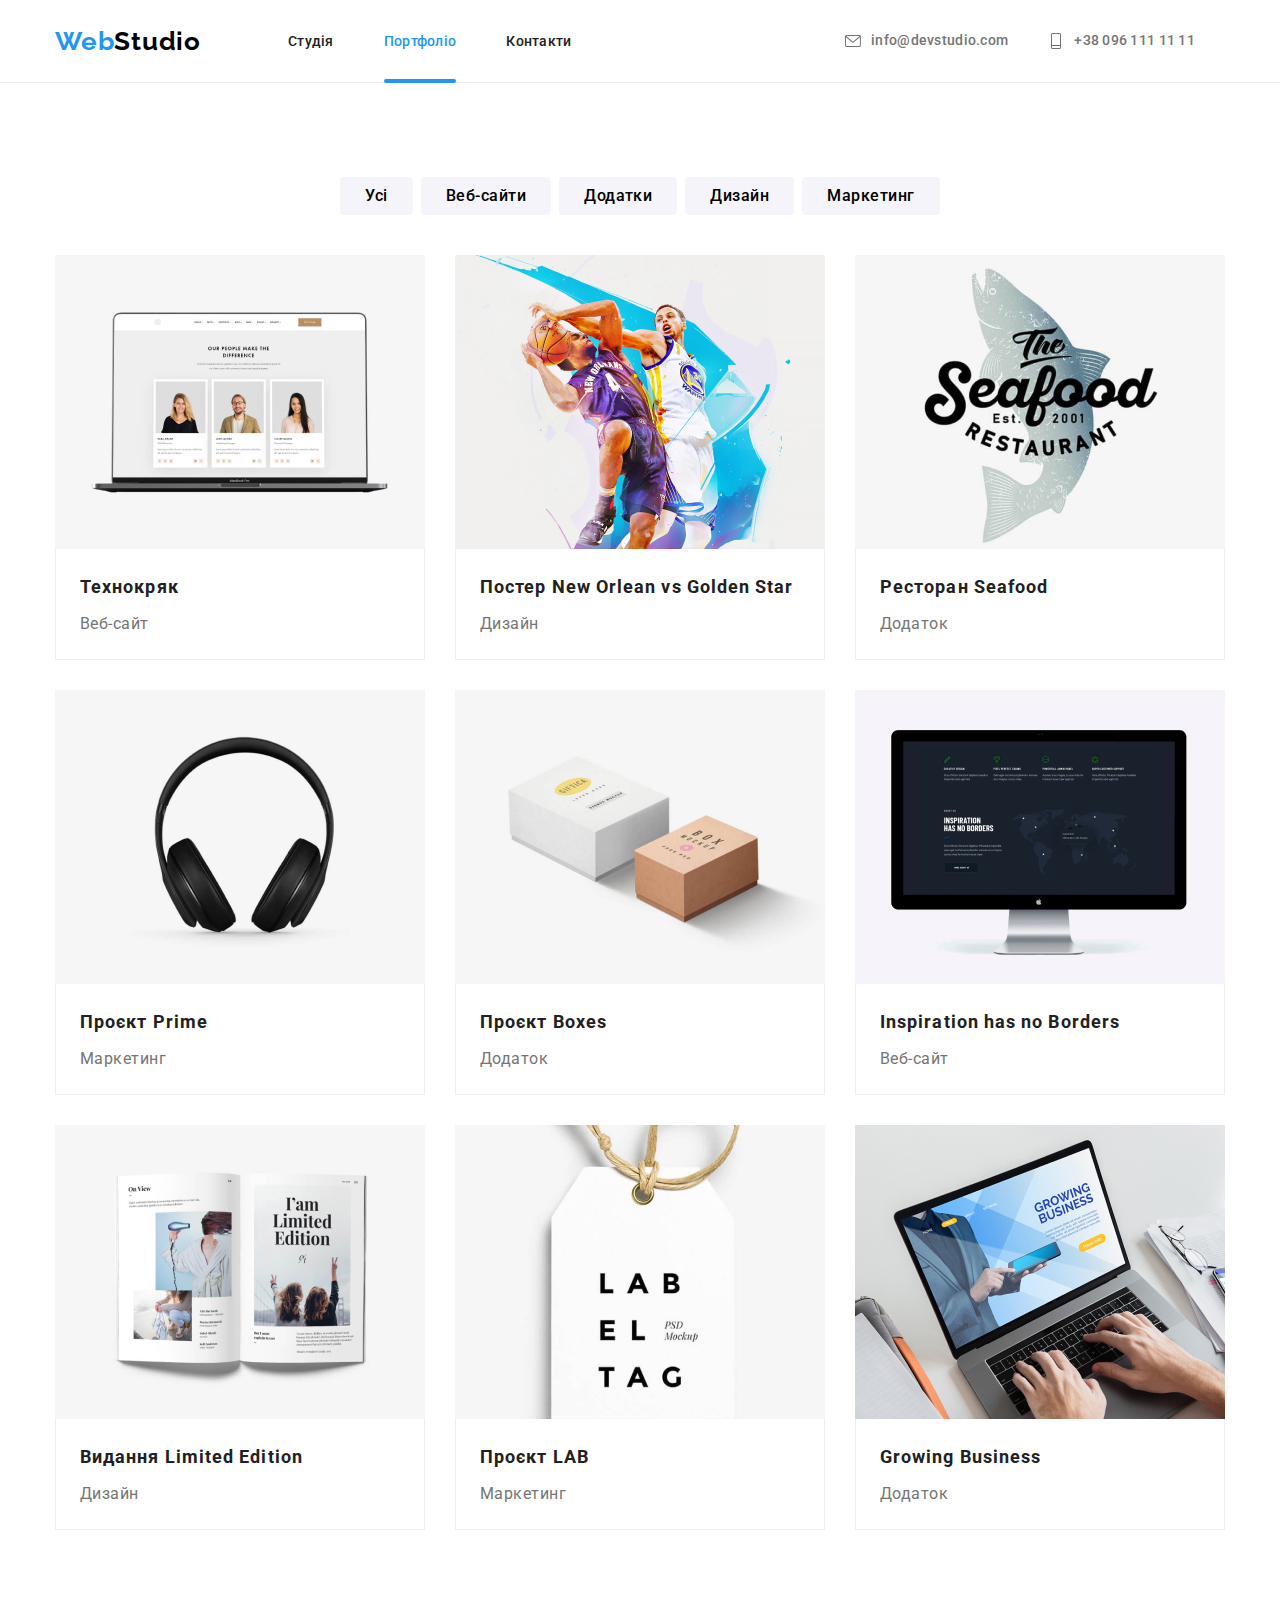
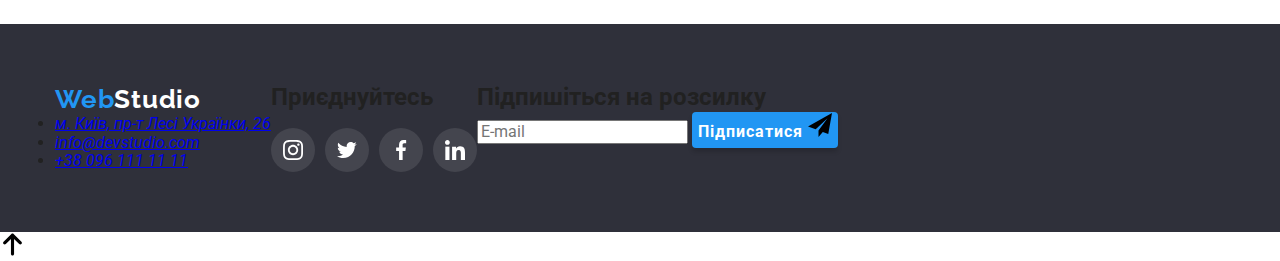
==== commit 000b3a46: "adaptive portfolio" ====
--- a/portfolio.html
+++ b/portfolio.html
@@ -18,9 +18,9 @@
 
   <body class="body">
     <!--Шапка сайту-->
-    <!-- <header class="header">
-      <div class="container main-nav">
-        <nav class="navigation">
+    <header class="header">
+      <div class="container header__wrapper">
+        <nav class="header__navigation">
           <a href="./index.html" class="logo">Web<span class="logo logo--dark">Studio</span> </a>
 
           <ul class="menu">
@@ -54,8 +54,64 @@
             >
           </li>
         </ul>
+
+        <button type="button" class="menu__open">
+          <svg width="24" height="16">
+            <use href="./images/icons.svg#menu"></use>
+          </svg>
+        </button>
       </div>
-    </header> -->
+
+      <div class="mob-menu is-hidden">
+        <button type="button" class="menu-close">
+          <svg width="18" height="18">
+            <use href="./images/icons.svg#close-menu"></use>
+          </svg>
+        </button>
+        <nav class="mob-menu-nav">
+          <ul class="mob-menu-list">
+            <li class="mob-menu-item">
+              <a class="mob-menu-link mob-menu-link--current" href="./index.html">Студія</a>
+            </li>
+            <li class="mob-menu-item">
+              <a class="mob-menu-link" href="./portfolio.html">Портфоліо</a>
+            </li>
+            <li class="mob-menu-item">
+              <a class="mob-menu-link" href="">Контакти</a>
+            </li>
+          </ul>
+        </nav>
+        <div>
+          <ul class="mob-auth">
+            <li class="mob-auth-item">
+              <a class="mob-auth-link mob-auth-link--font" href="tel:+380961111111"
+                >+38 096 111 11 11</a
+              >
+            </li>
+            <li class="mob-auth-item">
+              <a class="mob-auth-link" href="mailto:info@devstudio.com">info@devstudio.com</a>
+            </li>
+          </ul>
+
+          <ul class="mob-media-list">
+            <li class="mob-media-item">
+              <a href="https://www.instagram.com" class="mob-media-link" target="_blank"
+                >Instagram</a
+              >
+            </li>
+            <li class="mob-media-item">
+              <a href="https://www.twitter.com" class="mob-media-link" target="_blank">Twitter</a>
+            </li>
+            <li class="mob-media-item">
+              <a href="https://www.facebook.com" class="mob-media-link" target="_blank">Facebook</a>
+            </li>
+            <li class="mob-media-item">
+              <a href="https://www.linkedin.com" class="mob-media-link" target="_blank">Linkedin</a>
+            </li>
+          </ul>
+        </div>
+      </div>
+    </header>
 
     <main>
       <section class="products section">
--- a/css/main.min.css
+++ b/css/main.min.css
@@ -1 +1 @@
-.info,.products-grid,.filter,.partners-set,.media-set,.team-set,.picture-set,.card-set{list-style:none}.info__link,.products-grid__link,.partners-set__link,.logo{text-decoration:none}.visually-hidden{position:absolute;white-space:nowrap;width:1px;height:1px;overflow:hidden;border:0;padding:0;clip:rect(0 0 0 0);clip-path:inset(50%);margin:-1px}html{box-sizing:border-box}*,*::before,*::after{box-sizing:inherit}body{background-color:#fff;color:#212121;font-family:Roboto,sans-serif}h1,h2,h3,h4,p{margin-top:0;margin-bottom:0}ul,ol{margin-top:0;margin-bottom:0;padding-left:0}img{display:block;max-width:100%;height:auto}.container{padding-right:15px;padding-left:15px;margin:0 auto}@media screen and (min-width: 480px){.container{width:480px}}@media screen and (min-width: 768px){.container{width:768px}}@media screen and (min-width: 1200px){.container{width:1200px}}.section{padding-top:60px;padding-bottom:60px}@media screen and (min-width: 1200px){.section{padding-top:94px;padding-bottom:94px}}.section__title{margin-bottom:30px;font-size:28px;line-height:1.18;text-align:center;letter-spacing:.03em}@media screen and (min-width: 1200px){.section__title{margin-bottom:50px}}.btn,.subscription-form__btn,.hero__btn{font-weight:700;font-size:16px;line-height:1.88;letter-spacing:.06em;border-radius:4px;border:none;box-shadow:0px 4px 4px rgba(0,0,0,.15);color:#fff;background-color:#2196f3;cursor:pointer}.logo{font-family:"Raleway",sans-serif;font-weight:700;font-size:24px;line-height:1.19;letter-spacing:.03em;color:#2196f3;padding-top:24px;padding-bottom:24px}.logo--dark{color:#000}.logo--white{color:#fff}.hero{background-color:#2f303a;background-image:linear-gradient(to right, rgba(47, 48, 58, 0.4), rgba(47, 48, 58, 0.4)),url("../images/hero-background-image.jpg");background-size:cover;background-repeat:no-repeat;background-position:center;text-align:center;height:400px;display:flex;align-items:center}.hero__title{margin-bottom:30px;color:#fff;font-weight:900;font-size:26px;line-height:1.62;letter-spacing:.06em;text-transform:uppercase}.hero__btn{padding:10px 24px;min-width:200px;transition:background-color 250ms cubic-bezier(0.4, 0, 0.2, 1)}.hero__btn:hover,.hero__btn:focus{color:#2196f3;background-color:#fff}@media screen and (min-width: 768px){.card-set{display:flex;flex-wrap:wrap;margin:-15px}}@media screen and (min-width: 768px){.card-set__item{width:calc((100% - 60px)/2);margin:15px}}@media screen and (min-width: 1200px){.card-set__item{width:calc((100% - 120px)/4);margin:15px}}@media screen and (max-width: 767px){.card-set__item:not(:last-child){margin-bottom:30px}}.card-set__logo{margin-bottom:30px;display:flex;align-items:center;justify-content:center;height:120px;background-color:#f5f4fa;border-radius:4px}.card-set__title{margin-bottom:10px;text-align:center;font-size:14px;line-height:1.14;letter-spacing:.03em;text-transform:uppercase}@media screen and (min-width: 768px){.card-set__title{text-align:left}}.card-set__description{color:#757575;font-weight:400;font-size:14px;line-height:1.71;letter-spacing:.03em}.work-area{padding-top:0px}@media screen and (max-width: 1199px){.work-area{display:none}}.picture-set{display:flex;gap:30px}.picture-set__item{position:relative}.picture-set__descr{position:absolute;bottom:0;display:flex;align-items:center;justify-content:center;width:100%;height:70px;background-color:rgba(47,48,58,.8)}.picture-set__title{font-size:14px;line-height:1.14;letter-spacing:.03em;text-transform:uppercase;color:#fff}.staff{background-color:#f5f4fa}@media screen and (min-width: 768px){.team-set{display:flex;flex-wrap:wrap;margin:-15px}}.team-set__item{background-color:#fff;box-shadow:0px 1px 3px rgba(0,0,0,.12),0px 1px 1px rgba(0,0,0,.14),0px 2px 1px rgba(0,0,0,.2);border-radius:0px 0px 4px 4px}@media screen and (min-width: 768px){.team-set__item{margin:15px;width:calc((100% - 60px)/2)}}@media screen and (max-width: 767px){.team-set__item:not(:last-child){margin-bottom:30px}}@media screen and (min-width: 1200px){.team-set__item{margin:15px;width:calc((100% - 120px)/4)}}.team-set__container{padding-top:30px;padding-bottom:24px;text-align:center}.team-set__name{margin-bottom:10px;font-weight:500;font-size:16px;line-height:1.18;letter-spacing:.03em}.team-set__descr{color:#757575;font-size:16px;line-height:1.18;letter-spacing:.03em}.media-set{display:flex;gap:10px;justify-content:center;align-items:center;margin-top:16px}.media-set__link{display:flex;align-items:center;justify-content:center;width:44px;height:44px;fill:#afb1b8;border-radius:50%;transition:fill 250ms cubic-bezier(0.4, 0, 0.2, 1),background-color 250ms cubic-bezier(0.4, 0, 0.2, 1)}.media-set__link:hover,.media-set__link:focus{background-color:#2196f3;fill:#fff}.media-set__link--color{background-color:rgba(255,255,255,.1);fill:#fff}.media-set__link--color:hover,.media-set__link--color:focus{background-color:#2196f3}.media-set__icon{display:flex;justify-content:center;align-items:center}@media screen and (min-width: 480px){.partners-set{display:flex;flex-wrap:wrap;align-items:center;justify-content:center;margin:-15px}}@media screen and (min-width: 480px){.partners-set__item{width:calc((100% - 60px)/2);margin:15px}}@media screen and (min-width: 768px){.partners-set__item{width:calc((100% - 90px)/3);margin:15px}}@media screen and (min-width: 1200px){.partners-set__item{width:calc((100% - 180px)/6);margin:15px}}.partners-set__link{display:flex;align-items:center;justify-content:center;height:92px;fill:#afb1b8;border:1px solid #afb1b8;border-radius:4px;transition:fill 250ms cubic-bezier(0.4, 0, 0.2, 1),border-color 250ms cubic-bezier(0.4, 0, 0.2, 1)}.partners-set__link:hover,.partners-set__link:focus{border-color:#2196f3;fill:#2196f3}.partners-set__logo{display:inline-flex;align-items:center;justify-content:center}.filter{display:flex;flex-wrap:wrap;margin-bottom:50px}.filter__item:not(:last-child){margin-right:8px;margin-bottom:15px}.filter__btn{padding:6px 22px;background-color:#f5f4fa;font-weight:500;font-size:16px;line-height:1.62;letter-spacing:.03em;border-radius:4px;border:none;box-shadow:none;transition:color 250ms cubic-bezier(0.4, 0, 0.2, 1),background-color 250ms cubic-bezier(0.4, 0, 0.2, 1),box-shadow 250ms cubic-bezier(0.4, 0, 0.2, 1)}.filter__btn:hover,.filter__btn:focus{background-color:#2196f3;color:#fff;box-shadow:0px 3px 1px rgba(0,0,0,.1),0px 1px 2px rgba(0,0,0,.08),0px 2px 2px rgba(0,0,0,.12);cursor:pointer}.products-grid__descr{padding:20px 24px;border:1px solid #eee;border-top:none}.products-grid__item{position:relative;box-shadow:none;transition:box-shadow 250ms cubic-bezier(0.4, 0, 0.2, 1)}.products-grid__item:hover,.products-grid__item:focus{box-shadow:0px 1px 1px rgba(0,0,0,.12),0px 4px 4px rgba(0,0,0,.06),1px 4px 6px rgba(0,0,0,.16)}.products-grid__subtitle{margin-bottom:4px;color:#212121;font-size:18px;line-height:2;letter-spacing:.06em}.products-grid__text{color:#757575;font-weight:400;font-size:16px;line-height:1.88;letter-spacing:.03em}.products-grid__top-wrap{position:relative;overflow:hidden}.products-grid__top-text{position:absolute;top:0;left:0;transform:translateY(100%);transition:transform 250ms cubic-bezier(0.4, 0, 0.2, 1);padding:63px 24px;height:100%;font-size:18px;line-height:1.56;letter-spacing:.03em;color:#fff;background-color:rgba(33,150,243,.9)}.products-grid__item:hover .products-grid__top-text{transform:translateY(0)}.footer{padding-top:60px;padding-bottom:60px;background-color:#2f303a}.footer__container{display:flex;flex-wrap:wrap;justify-content:center;align-items:center;text-align:center;gap:60px}.footer__subtitle{margin-bottom:20px;color:#fff;font-size:14px;line-height:1.14;letter-spacing:.03em;text-transform:uppercase}.info{margin-top:20px}.info__item:not(:last-child){margin-bottom:9px}.info__link{color:rgba(255,255,255,.6);font-style:normal;font-size:14px;line-height:1.71;letter-spacing:.03em;transition:color 250ms cubic-bezier(0.4, 0, 0.2, 1)}.info__link:hover,.info__link:focus{color:#2196f3}.info__link--white{color:#fff}.subscription-form{display:flex;flex-wrap:wrap}.subscription-form__input{width:450px;padding:15px 16px;font-size:16px;line-height:1.25;letter-spacing:.03em;color:rgba(255,255,255,.6);border:1px solid rgba(255,255,255,.3);border-radius:4px;background-color:rgba(0,0,0,0);outline:none;transition:border-color 250ms cubic-bezier(0.4, 0, 0.2, 1)}.subscription-form__input:focus{border-color:#2196f3}.subscription-form__input::placeholder{font-size:16px;line-height:1.25;letter-spacing:.03em;color:rgba(255,255,255,.6)}.subscription-form__btn{margin-top:20px;display:flex;justify-content:center;align-items:center;margin-left:auto;margin-right:auto;min-width:200px;padding:10px 28px;transition:background-color 250ms cubic-bezier(0.4, 0, 0.2, 1),color 250ms cubic-bezier(0.4, 0, 0.2, 1)}.subscription-form__btn:hover,.subscription-form__btn:focus{background-color:#fff;color:#2196f3}.subscription-form__icon{margin-left:10px;fill:#fff;transition:fill 250ms cubic-bezier(0.4, 0, 0.2, 1)}.subscription-form__btn:hover>.subscription-form__icon,.subscription-form__btn:focus>.subscription-form__icon{fill:#2196f3}/*# sourceMappingURL=main.min.css.map */+.address-list,.products-grid,.filter,.partners-set,.media-set,.team-set,.picture-set,.card-set,.auth-navigation,.menu,.mob-media-list,.mob-auth,.mob-menu-list{list-style:none}.address-list__link,.products-grid__link,.partners-set__link,.auth-navigation__link,.menu__link,.mob-media-link,.mob-auth-link,.mob-menu-link,.logo{text-decoration:none}.visually-hidden{position:absolute;white-space:nowrap;width:1px;height:1px;overflow:hidden;border:0;padding:0;clip:rect(0 0 0 0);clip-path:inset(50%);margin:-1px}html{box-sizing:border-box}*,*::before,*::after{box-sizing:inherit}body{background-color:#fff;color:#212121;font-family:Roboto,sans-serif}h1,h2,h3,h4,p{margin-top:0;margin-bottom:0}ul,ol{margin-top:0;margin-bottom:0;padding-left:0}img{display:block;width:100%;max-width:100%;height:auto}.container{padding-right:15px;padding-left:15px;margin:0 auto}@media screen and (min-width: 480px){.container{width:480px}}@media screen and (min-width: 768px){.container{width:768px}}@media screen and (min-width: 1200px){.container{width:1200px}}.section{padding-top:60px;padding-bottom:60px}@media screen and (min-width: 1200px){.section{padding-top:94px;padding-bottom:94px}}.section__title{margin-bottom:30px;font-size:28px;line-height:1.18;text-align:center;letter-spacing:.03em}@media screen and (min-width: 1200px){.section__title{margin-bottom:50px;font-size:36px;line-height:1.67}}.btn,.footer__button,.hero__btn,.registration-form__btn{font-weight:700;font-size:16px;line-height:1.88;letter-spacing:.06em;border-radius:4px;border:none;box-shadow:0px 4px 4px rgba(0,0,0,.15);color:#fff;background-color:#2196f3;cursor:pointer}.logo{font-family:"Raleway",sans-serif;font-weight:700;font-size:24px;line-height:1.19;letter-spacing:.03em;color:#2196f3;padding-top:16px;padding-bottom:16px}@media screen and (min-width: 1200px){.logo{font-size:26px;line-height:1.1923076923}}.logo--dark{color:#000}.logo--white{color:#fff}.backdrop{position:fixed;top:0;left:0;width:100%;height:100%;background-color:rgba(0,0,0,.2);opacity:1;transition:opacity 500ms cubic-bezier(0.4, 0, 0.2, 1)}.backdrop.is-hidden{opacity:0;pointer-events:none}.backdrop.is-hidden .modal{transform:translate(-50%, -50%) scale(1.2)}.modal{position:absolute;top:50%;left:50%;width:450px;min-height:609px;padding:40px;background-color:#fff;box-shadow:0px 1px 3px rgba(0,0,0,.12),0px 1px 1px rgba(0,0,0,.14),0px 2px 1px rgba(0,0,0,.2);border-radius:4px;transform:translate(-50%, -50%) scale(1);transition:transform 250ms cubic-bezier(0.4, 0, 0.2, 1)}@media screen and (min-width: 1200px){.modal{width:528px;height:581px}}.modal__close-btn{position:absolute;top:8px;right:8px;display:flex;align-items:center;justify-content:center;width:30px;height:30px;background-color:#fff;border:1px solid rgba(0,0,0,.1);border-radius:50%;cursor:pointer;transition:fill 250ms cubic-bezier(0.4, 0, 0.2, 1)}.modal__close-btn:hover,.modal__close-btn:focus{fill:#2196f3}.modal__title{margin-bottom:12px;font-weight:700;font-size:20px;line-height:1.5;text-align:center;letter-spacing:.03em}@media screen and (min-width: 1200px){.modal__title{line-height:1.15}}.registration-form__item{margin-bottom:10px;display:flex;flex-direction:column}.registration-form__name{margin-bottom:4px;font-size:12px;line-height:1.67;letter-spacing:.01em;color:#757575}.registration-form__input-area{position:relative}.registration-form__input{padding:11px 42px;border:1px solid rgba(33,33,33,.2);font-size:12px;line-height:1.14;letter-spacing:.01em;color:#757575;border-radius:4px;width:100%;outline:none;transition:border-color 250ms cubic-bezier(0.4, 0, 0.2, 1)}.registration-form__input:focus{border-color:#2196f3}.registration-form__icon{position:absolute;left:24px;top:50%;transform:translate(-50%, -50%);transition:fill 250ms cubic-bezier(0.4, 0, 0.2, 1)}.registration-form__input:focus+.registration-form__icon{fill:#2196f3}.registration-form__comment{width:100%;height:120px;padding:12px 16px;resize:none;border:1px solid rgba(33,33,33,.2);font-size:12px;line-height:1.14;letter-spacing:.01em;color:#757575;border-radius:4px;outline:none;transition:border-color 250ms cubic-bezier(0.4, 0, 0.2, 1)}.registration-form__comment::placeholder{font-size:12px;line-height:1.14;letter-spacing:.01em;color:#757575}.registration-form__comment:focus{border-color:#2196f3}.registration-form__policy{margin-top:20px;margin-bottom:30px;text-align:center}.registration-form__text{color:#757575;font-size:12px;line-height:1.1666666667;letter-spacing:.03em}.registration-form__text::before{position:relative;bottom:-3px;display:inline-block;content:"";width:16px;height:15px;margin-right:8px;border:2px solid #303030;border-radius:3px}.registration-form__checkbox:checked+.registration-form__text::before{border:none;background-color:#2196f3;background-image:url("../images/checked.svg");background-position:center;background-repeat:no-repeat;background-size:contain}.registration-form__link{color:#2196f3}.registration-form__btn{display:block;margin:0 auto;padding:10px 52px;min-width:200px}.mob-menu{position:fixed;top:0;left:0;width:100vw;height:100vh;padding:48px 48px;display:flex;flex-direction:column;justify-content:space-between;background-color:#fff}@media screen and (min-width: 768px){.mob-menu{display:none}}.menu__open{margin-left:auto;display:flex;align-items:center;justify-content:center;width:40px;height:40px;cursor:pointer;background-color:rgba(0,0,0,0);border:none}@media screen and (min-width: 768px){.menu__open{display:none}}.menu-close{position:absolute;top:4px;right:4px;width:40px;height:40px;display:flex;align-items:center;justify-content:center;background-color:rgba(0,0,0,0);border:none;cursor:pointer;transition:fill 250ms cubic-bezier(0.4, 0, 0.2, 1)}.menu-close:hover,.menu-close:focus{fill:#2196f3}.mob-menu-item:not(:last-child){margin-bottom:32px}.mob-menu-link{font-weight:500;font-size:40px;line-height:1.175;letter-spacing:.02em;color:#212121;transition:color 250ms cubic-bezier(0.4, 0, 0.2, 1)}.mob-menu-link:hover,.mob-menu-link:focus{color:#2196f3}.mob-menu-link--current{color:#2196f3}.mob-auth{margin-bottom:64px}.mob-auth-item:not(:last-child){margin-bottom:32px}.mob-auth-link{font-weight:500;font-size:24px;line-height:1.1666666667;letter-spacing:.02em;color:#757575;transition:color 250ms cubic-bezier(0.4, 0, 0.2, 1)}.mob-auth-link:hover,.mob-auth-link:focus{color:#2196f3}.mob-auth-link--font{font-weight:500;font-size:34px;line-height:1.1764705882;color:#2196f3}.mob-media-list{display:flex;gap:10px}.mob-media-link{font-weight:500;font-size:18px;line-height:1.22;letter-spacing:.02em;color:#2196f3}.mob-media-item{padding-right:10px}.mob-media-item:not(:last-child){border-right:1px solid rgba(33,33,33,.2)}.is-hidden{opacity:0;pointer-events:none}.header{background-color:#fff;border-bottom:1px solid #ececec}@media screen and (min-width: 768px){.header{display:flex;margin-left:auto;margin-right:auto}}@media screen and (min-width: 1200px){.header{display:flex}}.header__wrapper{display:flex;align-items:center;justify-content:center}@media screen and (max-width: 767px){.header__wrapper{height:60px}}.header__navigation{display:flex;align-items:center}.menu{display:none;margin-left:87px;padding-top:32px;padding-bottom:32px}@media screen and (min-width: 768px){.menu{display:flex}}.menu__item:not(:last-child){margin-right:50px}.menu__link{color:#212121;font-weight:500;font-size:14px;line-height:1.14;letter-spacing:.02em;transition:color 250ms cubic-bezier(0.4, 0, 0.2, 1)}.menu__link:hover,.menu__link:focus{color:#2196f3}.menu__link--current{color:#2196f3;position:relative}.menu__link--current::after{position:absolute;top:46px;left:0;display:block;content:"";height:4px;width:100%;background-color:#2196f3;border-radius:2px}.auth-navigation__icon{margin-right:10px;fill:currentColor}.auth-navigation{display:none}@media screen and (min-width: 768px){.auth-navigation{margin-left:auto;display:flex;flex-direction:column;justify-content:center;gap:10px}}@media screen and (min-width: 1200px){.auth-navigation{flex-direction:row;align-items:center}}.auth-navigation__link{display:flex;align-items:center;color:#757575;font-weight:500;font-size:14px;line-height:1.14;letter-spacing:.02em;transition:color 250ms cubic-bezier(0.4, 0, 0.2, 1)}.auth-navigation__link:hover,.auth-navigation__link:focus{color:#2196f3}@media screen and (min-width: 1200px){.auth-navigation__link{margin-right:30px;justify-content:center}}.hero{background-color:#2f303a;background-image:linear-gradient(to right, rgba(47, 48, 58, 0.4), rgba(47, 48, 58, 0.4)),url("../images/hero-background-image.jpg");background-size:cover;background-repeat:no-repeat;background-position:center;text-align:center;height:400px;display:flex;align-items:center}@media screen and (min-width: 1200px){.hero{height:600px}}.hero__title{margin-bottom:30px;margin-right:auto;margin-left:auto;max-width:360px;color:#fff;font-weight:900;font-size:26px;line-height:1.62;letter-spacing:.06em;text-transform:uppercase}@media screen and (min-width: 1200px){.hero__title{font-size:44px;line-height:1.36;max-width:696px}}.hero__btn{padding:10px 24px;min-width:200px;transition:background-color 250ms cubic-bezier(0.4, 0, 0.2, 1)}.hero__btn:hover,.hero__btn:focus{color:#2196f3;background-color:#fff}@media screen and (min-width: 1200px){.hero__btn{min-width:216px}}@media screen and (min-width: 768px){.card-set{display:flex;flex-wrap:wrap;margin:-15px}}@media screen and (min-width: 768px){.card-set__item{width:calc((100% - 60px)/2);margin:15px}}@media screen and (min-width: 1200px){.card-set__item{width:calc((100% - 120px)/4);margin:15px}}@media screen and (max-width: 767px){.card-set__item:not(:last-child){margin-bottom:30px}}.card-set__logo{margin-bottom:30px;display:flex;align-items:center;justify-content:center;height:120px;background-color:#f5f4fa;border-radius:4px}.card-set__title{margin-bottom:10px;text-align:center;font-size:14px;line-height:1.14;letter-spacing:.03em;text-transform:uppercase}@media screen and (min-width: 768px){.card-set__title{text-align:left}}.card-set__description{color:#757575;font-weight:400;font-size:14px;line-height:1.71;letter-spacing:.03em}.work-area{padding-top:0px}@media screen and (max-width: 1199px){.work-area{display:none}}.picture-set{display:flex;gap:30px}.picture-set__item{position:relative}.picture-set__descr{position:absolute;bottom:0;display:flex;align-items:center;justify-content:center;width:100%;height:70px;background-color:rgba(47,48,58,.8)}.picture-set__title{font-size:14px;line-height:1.14;letter-spacing:.03em;text-transform:uppercase;color:#fff}.staff{background-color:#f5f4fa}@media screen and (min-width: 768px){.team-set{display:flex;flex-wrap:wrap;margin:-15px}}.team-set__item{background-color:#fff;box-shadow:0px 1px 3px rgba(0,0,0,.12),0px 1px 1px rgba(0,0,0,.14),0px 2px 1px rgba(0,0,0,.2);border-radius:0px 0px 4px 4px}@media screen and (min-width: 768px){.team-set__item{margin:15px;width:calc((100% - 60px)/2)}}@media screen and (max-width: 767px){.team-set__item:not(:last-child){margin-bottom:30px}}@media screen and (min-width: 1200px){.team-set__item{margin:15px;width:calc((100% - 120px)/4)}}.team-set__container{padding-top:30px;padding-bottom:24px;text-align:center}.team-set__name{margin-bottom:10px;font-weight:500;font-size:16px;line-height:1.18;letter-spacing:.03em}.team-set__descr{color:#757575;font-size:16px;line-height:1.18;letter-spacing:.03em}.media-set{display:flex;gap:10px;justify-content:center;align-items:center;margin-top:16px}.media-set__link{display:flex;align-items:center;justify-content:center;width:44px;height:44px;fill:#afb1b8;border-radius:50%;transition:fill 250ms cubic-bezier(0.4, 0, 0.2, 1),background-color 250ms cubic-bezier(0.4, 0, 0.2, 1)}.media-set__link:hover,.media-set__link:focus{background-color:#2196f3;fill:#fff}.media-set__link--color{background-color:rgba(255,255,255,.1);fill:#fff}.media-set__link--color:hover,.media-set__link--color:focus{background-color:#2196f3}.media-set__icon{display:flex;justify-content:center;align-items:center}@media screen and (min-width: 480px){.partners-set{display:flex;flex-wrap:wrap;align-items:center;justify-content:center;margin:-15px}}.partners-set__item{width:calc((100% - 60px)/2);margin:15px}@media screen and (min-width: 768px){.partners-set__item{width:calc((100% - 90px)/3);margin:15px}}@media screen and (min-width: 1200px){.partners-set__item{width:calc((100% - 180px)/6);margin:15px}}.partners-set__link{display:flex;align-items:center;justify-content:center;height:92px;fill:#afb1b8;border:1px solid #afb1b8;border-radius:4px;transition:fill 250ms cubic-bezier(0.4, 0, 0.2, 1),border-color 250ms cubic-bezier(0.4, 0, 0.2, 1)}.partners-set__link:hover,.partners-set__link:focus{border-color:#2196f3;fill:#2196f3}.partners-set__logo{display:inline-flex;align-items:center;justify-content:center}.filter{display:flex;flex-wrap:wrap;gap:15px 8px;margin-bottom:40px}@media screen and (min-width: 768px){.filter{justify-content:center;align-items:center}}.filter__btn{padding:6px 25px;background-color:#f5f4fa;font-weight:500;font-size:16px;line-height:1.62;letter-spacing:.03em;border-radius:4px;border:none;box-shadow:none;transition:color 250ms cubic-bezier(0.4, 0, 0.2, 1),background-color 250ms cubic-bezier(0.4, 0, 0.2, 1),box-shadow 250ms cubic-bezier(0.4, 0, 0.2, 1)}.filter__btn:hover,.filter__btn:focus{background-color:#2196f3;color:#fff;box-shadow:0px 3px 1px rgba(0,0,0,.1),0px 1px 2px rgba(0,0,0,.08),0px 2px 2px rgba(0,0,0,.12);cursor:pointer}@media screen and (min-width: 768px){.products-grid{display:flex;flex-wrap:wrap;margin:-15px}}.products-grid__item{position:relative;box-shadow:none;transition:box-shadow 250ms cubic-bezier(0.4, 0, 0.2, 1);margin-bottom:30px}.products-grid__item:hover,.products-grid__item:focus{box-shadow:0px 1px 1px rgba(0,0,0,.12),0px 4px 4px rgba(0,0,0,.06),1px 4px 6px rgba(0,0,0,.16)}@media screen and (min-width: 768px){.products-grid__item{margin:15px;width:calc((100% - 60px)/2)}}@media screen and (min-width: 1200px){.products-grid__item{margin:15px;width:calc((100% - 90px)/3)}}.products-grid__link{display:flex;flex-direction:column;height:100%}.products-grid__descr{padding:20px 24px;border:1px solid #eee;border-top:none;flex-grow:1}.products-grid__subtitle{margin-bottom:4px;color:#212121;font-size:18px;line-height:2;letter-spacing:.06em}.products-grid__text{color:#757575;font-weight:400;font-size:16px;line-height:1.88;letter-spacing:.03em}.products-grid__top-wrap{position:relative;overflow:hidden}.products-grid__top-text{position:absolute;top:0;left:0;transform:translateY(100%);transition:transform 250ms cubic-bezier(0.4, 0, 0.2, 1);padding:63px 24px;height:100%;font-size:18px;line-height:1.56;letter-spacing:.03em;color:#fff;background-color:rgba(33,150,243,.9)}.products-grid__item:hover .products-grid__top-text{transform:translateY(0)}.footer{padding-top:60px;padding-bottom:60px;background-color:#2f303a}@media screen and (max-width: 1199px){.footer{display:flex;flex-wrap:wrap;justify-content:center;text-align:center}}.footer__container{margin-left:auto;margin-right:auto}@media screen and (min-width: 768px){.footer__container{display:flex}}@media screen and (min-width: 768px)and (max-width: 1199px){.footer__container{flex-wrap:wrap;justify-content:center}}.address{margin-top:20px}.address-list__item{margin-bottom:8px}.address-list__link{font-style:normal;font-size:14px;line-height:1.71;letter-spacing:.03em;color:#fff;transition:color 250ms cubic-bezier(0.4, 0, 0.2, 1)}.address-list__link:hover,.address-list__link:focus{color:#2196f3}.address-list__link--color{color:rgba(255,255,255,.6)}.media-set__link--color{fill:#fff;background-color:rgba(255,255,255,.1)}.footer__title{margin-top:60px;margin-bottom:20px;font-weight:700;font-size:14px;line-height:1.14;letter-spacing:.03em;text-transform:uppercase;color:#fff}@media screen and (min-width: 768px){.footer__title{margin-top:12px}}@media screen and (min-width: 1200px){.footer__title{margin-top:12px}}@media screen and (min-width: 768px){.footer__media-wrap{margin-top:0;margin-left:165px}}@media screen and (min-width: 1200px){.footer__media-wrap{margin-bottom:12px;margin-left:70px}}.footer__subscribe-title{margin-top:60px;margin-bottom:20px;font-weight:700;font-size:14px;line-height:1.14;letter-spacing:.03em;text-transform:uppercase;color:#fff}@media screen and (min-width: 1200px){.footer__subscribe-title{margin-top:12px}}@media screen and (min-width: 1200px){.footer__form{display:flex}}.footer__input-area{width:450px;height:50px;margin-right:12px;margin-bottom:20px;padding:15px 16px;border:none;border:1px solid rgba(255,255,255,.3);border-radius:4px;background-color:rgba(0,0,0,0);font-size:16px;line-height:1.25;display:flex;align-items:center;letter-spacing:.03em;justify-content:center;color:#fff}.footer__input-area::placeholder{color:rgba(255,255,255,.6)}.footer__input-area:focus{outline:1px solid rgba(255,255,255,.3)}@media screen and (min-width: 1200px){.footer__input-area{width:358px;height:50px;padding:15px 16px;margin-bottom:0px}}.footer__button{display:flex;align-items:center;text-align:center;margin:0 auto;padding:10px 28px;fill:#fff;transition:background-color 250ms cubic-bezier(0.4, 0, 0.2, 1),color 250ms cubic-bezier(0.4, 0, 0.2, 1),fill 250ms cubic-bezier(0.4, 0, 0.2, 1)}.footer__button:hover,.footer__button:focus{background-color:#fff;color:#2196f3;fill:#2196f3}.footer__icon{margin-left:10px}@media screen and (min-width: 1200px){.footer__subscribe-wrap{margin-left:93px}}/*# sourceMappingURL=main.min.css.map */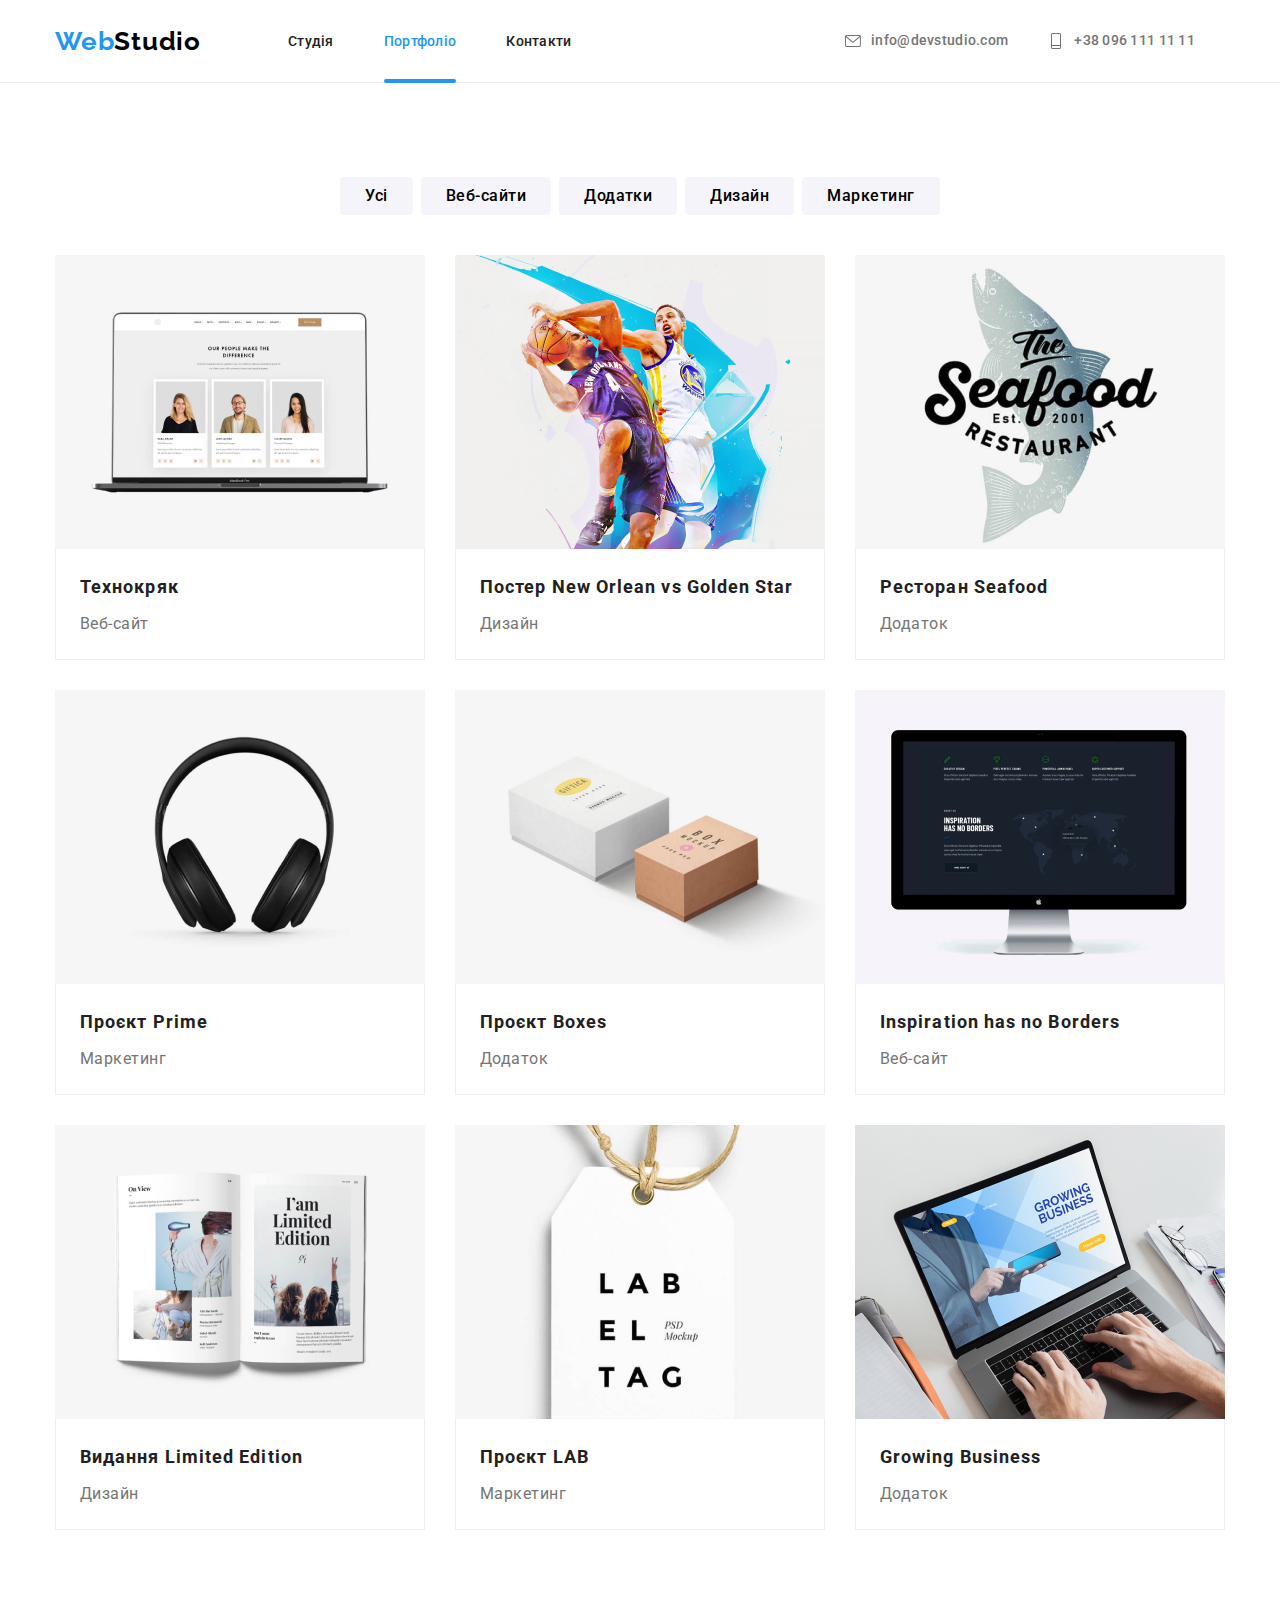
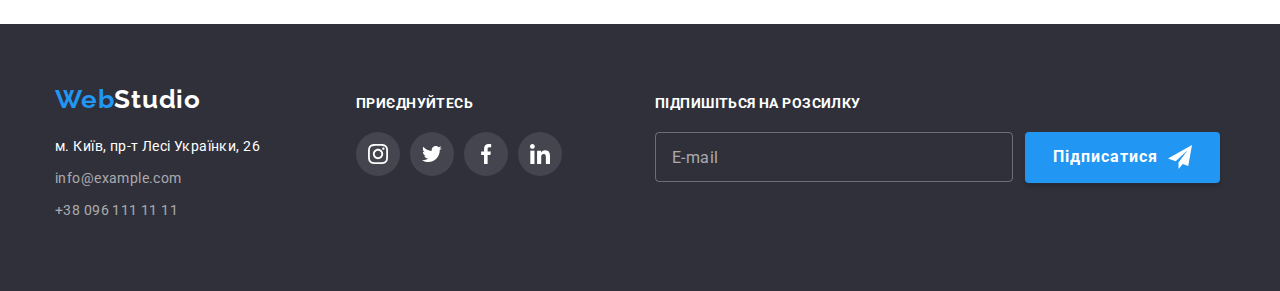
==== commit 2fee805a: "adaptive bg image" ====
--- a/portfolio.html
+++ b/portfolio.html
@@ -296,107 +296,88 @@
     </main>
 
     <!--Підвал-->
-    <footer class="footer">
-      <div class="container footer__container">
+     <footer class="footer">
+    <div class="container footer__container">
+      <div class="footer__wrapper">
+        <a href="./index.html" class="logo">Web<span class="logo logo--white">Studio</span> </a>
+        <address class="address">
+          <ul class="address-list">
+            <li class="address-list__item">
+              <a class="address-list__link" href="https://bit.ly/3pXMvUd" target="_blank" rel="noopener noreferrer">м. Київ, пр-т Лесі
+                Українки, 26</a>
+            </li>
+            <li class="address-list__item">
+              <a class="address-list__link address-list__link--color" href="mailto:info@devstudio.com">info@example.com</a>
+            </li>
+            <li class="address-list__item adress__item--mobile">
+              <a class="address-list__link address-list__link--color" href="tel:+380961111111">+38 096 111 11 11</a>
+            </li>
+          </ul>
+        </address> 
+      </div>
+
+      <div class="footer__media-wrap">
+        <h2 class="footer__title">Приєднуйтесь</h2>
         <div>
-          <a href="./index.html" class="logo">Web<span class="logo logo--white">Studio</span> </a>
-          <address>
-            <ul class="info">
-              <li class="info__item">
-                <a
-                  class="info__link info__link--white"
-                  href="https://goo.gl/maps/FPXwPgD7QrcR26oE8"
-                  target="_blank"
-                  rel="noopener noreferrer"
-                  >м. Київ, пр-т Лесі Українки, 26</a
-                >
-              </li>
-              <li class="info__item">
-                <a class="info__link" href="mailto:info@devstudio.com">info@devstudio.com</a>
-              </li>
-              <li class="info__item">
-                <a class="info__link" href="tel:+380961111111">+38 096 111 11 11</a>
-              </li>
-            </ul>
-          </address>
-        </div>
-
-        <div>
-          <h2 class="footer__subtitle">Приєднуйтесь</h2>
-          <ul class="media-set">
-            <li>
-              <a
-                class="media-set__link media-set__link--color"
-                href="https://www.instagram.com/"
-                target="_blank"
-              >
-                <svg width="20" height="20">
-                  <use href="./images/icons.svg#insta"></use>
-                </svg>
-              </a>
-            </li>
-            <li>
-              <a
-                class="media-set__link media-set__link--color"
-                href="https://www.twitter.com/"
-                target="_blank"
-              >
-                <svg width="20" height="20">
-                  <use href="./images/icons.svg#twitter"></use>
-                </svg>
-              </a>
-            </li>
-            <li>
-              <a
-                class="media-set__link media-set__link--color"
-                href="https://www.facebook.com/"
-                target="_blank"
-              >
-                <svg width="20" height="20">
-                  <use href="./images/icons.svg#facebook"></use>
-                </svg>
-              </a>
-            </li>
-            <li>
-              <a
-                class="media-set__link media-set__link--color"
-                href="https://www.linkedin.com/"
-                target="_blank"
-              >
-                <svg width="20" height="20">
-                  <use href="./images/icons.svg#linkedin"></use>
-                </svg>
-              </a>
-            </li>
-          </ul>
-        </div>
-
-        <div>
-          <h2 class="footer__subtitle">Підпишіться на розсилку</h2>
-          <form class="subscription-form">
-            <label for=""></label
-            ><input
-              type="email"
-              name="user-mail"
-              id="mail"
-              placeholder="E-mail"
-              class="subscription-form__input"
-            />
-            <button type="submit" class="subscription-form__btn btn">
-              Підписатися
-              <svg width="24" height="24" class="subscription-form__icon">
+        <ul class="media-set">
+                  <li class="media-set__item">
+                    <a class="media-set__link media-set__link--color" href="https://www.instagram.com/">
+                      <div class="media-set__icon">
+                        <svg class="partners-set__logo" width="20" height="20">
+                          <use href="./images/icons.svg#insta"></use>
+                        </svg>
+                      </div>
+                    </a>
+                  </li>
+
+                  <li class="media-set__item">
+                    <a class="media-set__link media-set__link--color" href="https://www.twitter.com/" target="_blank">
+                      <div class="media-set__icon">
+                        <svg class="partners-set__logo" width="20" height="20">
+                          <use href="./images/icons.svg#twitter"></use>
+                        </svg>
+                      </div>
+                    </a>
+                  </li>
+
+                  <li class="media-set__item">
+                    <a class="media-set__link media-set__link--color" href="https://www.facebook.com/" target="_blank">
+                      <div class="media-set__icon">
+                        <svg class="partners-set__logo" width="20" height="20">
+                          <use href="./images/icons.svg#facebook"></use>
+                        </svg>
+                      </div>
+                    </a>
+                  </li>
+
+                  <li class="media-set__item">
+                    <a class="media-set__link media-set__link--color" href="https://www.linkedin.com/" target="_blank">
+                      <div class="media-set__icon">
+                        <svg class="partners-set__logo" width="20" height="20">
+                          <use href="./images/icons.svg#linkedin"></use>
+                        </svg>
+                      </div>
+                    </a>
+                  </li>
+                </ul>
+      </div>
+    </div>
+   
+        <div class="footer__subscribe-wrap">
+          <h2 class="footer__subscribe-title">Підпишіться на розсилку</h2>
+        <form>
+          <div class="footer__form">
+            <label class="footer__name">
+              <input class="footer__input-area" type="email" name="mail" id="mail" placeholder="E-mail">
+            </label>
+            <button class="footer__button" type="submit">Підписатися
+              <svg class="footer__icon" width="24" height="24">
                 <use href="./images/icons.svg#send"></use>
               </svg>
             </button>
-          </form>
-        </div>
-      </div>
-    </footer>
-
-    <a href="#" class="page__back-to-top-btn">
-      <svg width="25" height="25">
-        <use href="./images/icons.svg#back-to-top"></use>
-      </svg>
-    </a>
+            </div>
+        </form>
+      </div>
+  </footer>
   </body>
 </html>
--- a/css/main.min.css
+++ b/css/main.min.css
@@ -1 +1 @@
-.address-list,.products-grid,.filter,.partners-set,.media-set,.team-set,.picture-set,.card-set,.auth-navigation,.menu,.mob-media-list,.mob-auth,.mob-menu-list{list-style:none}.address-list__link,.products-grid__link,.partners-set__link,.auth-navigation__link,.menu__link,.mob-media-link,.mob-auth-link,.mob-menu-link,.logo{text-decoration:none}.visually-hidden{position:absolute;white-space:nowrap;width:1px;height:1px;overflow:hidden;border:0;padding:0;clip:rect(0 0 0 0);clip-path:inset(50%);margin:-1px}html{box-sizing:border-box}*,*::before,*::after{box-sizing:inherit}body{background-color:#fff;color:#212121;font-family:Roboto,sans-serif}h1,h2,h3,h4,p{margin-top:0;margin-bottom:0}ul,ol{margin-top:0;margin-bottom:0;padding-left:0}img{display:block;width:100%;max-width:100%;height:auto}.container{padding-right:15px;padding-left:15px;margin:0 auto}@media screen and (min-width: 480px){.container{width:480px}}@media screen and (min-width: 768px){.container{width:768px}}@media screen and (min-width: 1200px){.container{width:1200px}}.section{padding-top:60px;padding-bottom:60px}@media screen and (min-width: 1200px){.section{padding-top:94px;padding-bottom:94px}}.section__title{margin-bottom:30px;font-size:28px;line-height:1.18;text-align:center;letter-spacing:.03em}@media screen and (min-width: 1200px){.section__title{margin-bottom:50px;font-size:36px;line-height:1.67}}.btn,.footer__button,.hero__btn,.registration-form__btn{font-weight:700;font-size:16px;line-height:1.88;letter-spacing:.06em;border-radius:4px;border:none;box-shadow:0px 4px 4px rgba(0,0,0,.15);color:#fff;background-color:#2196f3;cursor:pointer}.logo{font-family:"Raleway",sans-serif;font-weight:700;font-size:24px;line-height:1.19;letter-spacing:.03em;color:#2196f3;padding-top:16px;padding-bottom:16px}@media screen and (min-width: 1200px){.logo{font-size:26px;line-height:1.1923076923}}.logo--dark{color:#000}.logo--white{color:#fff}.backdrop{position:fixed;top:0;left:0;width:100%;height:100%;background-color:rgba(0,0,0,.2);opacity:1;transition:opacity 500ms cubic-bezier(0.4, 0, 0.2, 1)}.backdrop.is-hidden{opacity:0;pointer-events:none}.backdrop.is-hidden .modal{transform:translate(-50%, -50%) scale(1.2)}.modal{position:absolute;top:50%;left:50%;width:450px;min-height:609px;padding:40px;background-color:#fff;box-shadow:0px 1px 3px rgba(0,0,0,.12),0px 1px 1px rgba(0,0,0,.14),0px 2px 1px rgba(0,0,0,.2);border-radius:4px;transform:translate(-50%, -50%) scale(1);transition:transform 250ms cubic-bezier(0.4, 0, 0.2, 1)}@media screen and (min-width: 1200px){.modal{width:528px;height:581px}}.modal__close-btn{position:absolute;top:8px;right:8px;display:flex;align-items:center;justify-content:center;width:30px;height:30px;background-color:#fff;border:1px solid rgba(0,0,0,.1);border-radius:50%;cursor:pointer;transition:fill 250ms cubic-bezier(0.4, 0, 0.2, 1)}.modal__close-btn:hover,.modal__close-btn:focus{fill:#2196f3}.modal__title{margin-bottom:12px;font-weight:700;font-size:20px;line-height:1.5;text-align:center;letter-spacing:.03em}@media screen and (min-width: 1200px){.modal__title{line-height:1.15}}.registration-form__item{margin-bottom:10px;display:flex;flex-direction:column}.registration-form__name{margin-bottom:4px;font-size:12px;line-height:1.67;letter-spacing:.01em;color:#757575}.registration-form__input-area{position:relative}.registration-form__input{padding:11px 42px;border:1px solid rgba(33,33,33,.2);font-size:12px;line-height:1.14;letter-spacing:.01em;color:#757575;border-radius:4px;width:100%;outline:none;transition:border-color 250ms cubic-bezier(0.4, 0, 0.2, 1)}.registration-form__input:focus{border-color:#2196f3}.registration-form__icon{position:absolute;left:24px;top:50%;transform:translate(-50%, -50%);transition:fill 250ms cubic-bezier(0.4, 0, 0.2, 1)}.registration-form__input:focus+.registration-form__icon{fill:#2196f3}.registration-form__comment{width:100%;height:120px;padding:12px 16px;resize:none;border:1px solid rgba(33,33,33,.2);font-size:12px;line-height:1.14;letter-spacing:.01em;color:#757575;border-radius:4px;outline:none;transition:border-color 250ms cubic-bezier(0.4, 0, 0.2, 1)}.registration-form__comment::placeholder{font-size:12px;line-height:1.14;letter-spacing:.01em;color:#757575}.registration-form__comment:focus{border-color:#2196f3}.registration-form__policy{margin-top:20px;margin-bottom:30px;text-align:center}.registration-form__text{color:#757575;font-size:12px;line-height:1.1666666667;letter-spacing:.03em}.registration-form__text::before{position:relative;bottom:-3px;display:inline-block;content:"";width:16px;height:15px;margin-right:8px;border:2px solid #303030;border-radius:3px}.registration-form__checkbox:checked+.registration-form__text::before{border:none;background-color:#2196f3;background-image:url("../images/checked.svg");background-position:center;background-repeat:no-repeat;background-size:contain}.registration-form__link{color:#2196f3}.registration-form__btn{display:block;margin:0 auto;padding:10px 52px;min-width:200px}.mob-menu{position:fixed;top:0;left:0;width:100vw;height:100vh;padding:48px 48px;display:flex;flex-direction:column;justify-content:space-between;background-color:#fff}@media screen and (min-width: 768px){.mob-menu{display:none}}.menu__open{margin-left:auto;display:flex;align-items:center;justify-content:center;width:40px;height:40px;cursor:pointer;background-color:rgba(0,0,0,0);border:none}@media screen and (min-width: 768px){.menu__open{display:none}}.menu-close{position:absolute;top:4px;right:4px;width:40px;height:40px;display:flex;align-items:center;justify-content:center;background-color:rgba(0,0,0,0);border:none;cursor:pointer;transition:fill 250ms cubic-bezier(0.4, 0, 0.2, 1)}.menu-close:hover,.menu-close:focus{fill:#2196f3}.mob-menu-item:not(:last-child){margin-bottom:32px}.mob-menu-link{font-weight:500;font-size:40px;line-height:1.175;letter-spacing:.02em;color:#212121;transition:color 250ms cubic-bezier(0.4, 0, 0.2, 1)}.mob-menu-link:hover,.mob-menu-link:focus{color:#2196f3}.mob-menu-link--current{color:#2196f3}.mob-auth{margin-bottom:64px}.mob-auth-item:not(:last-child){margin-bottom:32px}.mob-auth-link{font-weight:500;font-size:24px;line-height:1.1666666667;letter-spacing:.02em;color:#757575;transition:color 250ms cubic-bezier(0.4, 0, 0.2, 1)}.mob-auth-link:hover,.mob-auth-link:focus{color:#2196f3}.mob-auth-link--font{font-weight:500;font-size:34px;line-height:1.1764705882;color:#2196f3}.mob-media-list{display:flex;gap:10px}.mob-media-link{font-weight:500;font-size:18px;line-height:1.22;letter-spacing:.02em;color:#2196f3}.mob-media-item{padding-right:10px}.mob-media-item:not(:last-child){border-right:1px solid rgba(33,33,33,.2)}.is-hidden{opacity:0;pointer-events:none}.header{background-color:#fff;border-bottom:1px solid #ececec}@media screen and (min-width: 768px){.header{display:flex;margin-left:auto;margin-right:auto}}@media screen and (min-width: 1200px){.header{display:flex}}.header__wrapper{display:flex;align-items:center;justify-content:center}@media screen and (max-width: 767px){.header__wrapper{height:60px}}.header__navigation{display:flex;align-items:center}.menu{display:none;margin-left:87px;padding-top:32px;padding-bottom:32px}@media screen and (min-width: 768px){.menu{display:flex}}.menu__item:not(:last-child){margin-right:50px}.menu__link{color:#212121;font-weight:500;font-size:14px;line-height:1.14;letter-spacing:.02em;transition:color 250ms cubic-bezier(0.4, 0, 0.2, 1)}.menu__link:hover,.menu__link:focus{color:#2196f3}.menu__link--current{color:#2196f3;position:relative}.menu__link--current::after{position:absolute;top:46px;left:0;display:block;content:"";height:4px;width:100%;background-color:#2196f3;border-radius:2px}.auth-navigation__icon{margin-right:10px;fill:currentColor}.auth-navigation{display:none}@media screen and (min-width: 768px){.auth-navigation{margin-left:auto;display:flex;flex-direction:column;justify-content:center;gap:10px}}@media screen and (min-width: 1200px){.auth-navigation{flex-direction:row;align-items:center}}.auth-navigation__link{display:flex;align-items:center;color:#757575;font-weight:500;font-size:14px;line-height:1.14;letter-spacing:.02em;transition:color 250ms cubic-bezier(0.4, 0, 0.2, 1)}.auth-navigation__link:hover,.auth-navigation__link:focus{color:#2196f3}@media screen and (min-width: 1200px){.auth-navigation__link{margin-right:30px;justify-content:center}}.hero{background-color:#2f303a;background-image:linear-gradient(to right, rgba(47, 48, 58, 0.4), rgba(47, 48, 58, 0.4)),url("../images/hero-background-image.jpg");background-size:cover;background-repeat:no-repeat;background-position:center;text-align:center;height:400px;display:flex;align-items:center}@media screen and (min-width: 1200px){.hero{height:600px}}.hero__title{margin-bottom:30px;margin-right:auto;margin-left:auto;max-width:360px;color:#fff;font-weight:900;font-size:26px;line-height:1.62;letter-spacing:.06em;text-transform:uppercase}@media screen and (min-width: 1200px){.hero__title{font-size:44px;line-height:1.36;max-width:696px}}.hero__btn{padding:10px 24px;min-width:200px;transition:background-color 250ms cubic-bezier(0.4, 0, 0.2, 1)}.hero__btn:hover,.hero__btn:focus{color:#2196f3;background-color:#fff}@media screen and (min-width: 1200px){.hero__btn{min-width:216px}}@media screen and (min-width: 768px){.card-set{display:flex;flex-wrap:wrap;margin:-15px}}@media screen and (min-width: 768px){.card-set__item{width:calc((100% - 60px)/2);margin:15px}}@media screen and (min-width: 1200px){.card-set__item{width:calc((100% - 120px)/4);margin:15px}}@media screen and (max-width: 767px){.card-set__item:not(:last-child){margin-bottom:30px}}.card-set__logo{margin-bottom:30px;display:flex;align-items:center;justify-content:center;height:120px;background-color:#f5f4fa;border-radius:4px}.card-set__title{margin-bottom:10px;text-align:center;font-size:14px;line-height:1.14;letter-spacing:.03em;text-transform:uppercase}@media screen and (min-width: 768px){.card-set__title{text-align:left}}.card-set__description{color:#757575;font-weight:400;font-size:14px;line-height:1.71;letter-spacing:.03em}.work-area{padding-top:0px}@media screen and (max-width: 1199px){.work-area{display:none}}.picture-set{display:flex;gap:30px}.picture-set__item{position:relative}.picture-set__descr{position:absolute;bottom:0;display:flex;align-items:center;justify-content:center;width:100%;height:70px;background-color:rgba(47,48,58,.8)}.picture-set__title{font-size:14px;line-height:1.14;letter-spacing:.03em;text-transform:uppercase;color:#fff}.staff{background-color:#f5f4fa}@media screen and (min-width: 768px){.team-set{display:flex;flex-wrap:wrap;margin:-15px}}.team-set__item{background-color:#fff;box-shadow:0px 1px 3px rgba(0,0,0,.12),0px 1px 1px rgba(0,0,0,.14),0px 2px 1px rgba(0,0,0,.2);border-radius:0px 0px 4px 4px}@media screen and (min-width: 768px){.team-set__item{margin:15px;width:calc((100% - 60px)/2)}}@media screen and (max-width: 767px){.team-set__item:not(:last-child){margin-bottom:30px}}@media screen and (min-width: 1200px){.team-set__item{margin:15px;width:calc((100% - 120px)/4)}}.team-set__container{padding-top:30px;padding-bottom:24px;text-align:center}.team-set__name{margin-bottom:10px;font-weight:500;font-size:16px;line-height:1.18;letter-spacing:.03em}.team-set__descr{color:#757575;font-size:16px;line-height:1.18;letter-spacing:.03em}.media-set{display:flex;gap:10px;justify-content:center;align-items:center;margin-top:16px}.media-set__link{display:flex;align-items:center;justify-content:center;width:44px;height:44px;fill:#afb1b8;border-radius:50%;transition:fill 250ms cubic-bezier(0.4, 0, 0.2, 1),background-color 250ms cubic-bezier(0.4, 0, 0.2, 1)}.media-set__link:hover,.media-set__link:focus{background-color:#2196f3;fill:#fff}.media-set__link--color{background-color:rgba(255,255,255,.1);fill:#fff}.media-set__link--color:hover,.media-set__link--color:focus{background-color:#2196f3}.media-set__icon{display:flex;justify-content:center;align-items:center}@media screen and (min-width: 480px){.partners-set{display:flex;flex-wrap:wrap;align-items:center;justify-content:center;margin:-15px}}.partners-set__item{width:calc((100% - 60px)/2);margin:15px}@media screen and (min-width: 768px){.partners-set__item{width:calc((100% - 90px)/3);margin:15px}}@media screen and (min-width: 1200px){.partners-set__item{width:calc((100% - 180px)/6);margin:15px}}.partners-set__link{display:flex;align-items:center;justify-content:center;height:92px;fill:#afb1b8;border:1px solid #afb1b8;border-radius:4px;transition:fill 250ms cubic-bezier(0.4, 0, 0.2, 1),border-color 250ms cubic-bezier(0.4, 0, 0.2, 1)}.partners-set__link:hover,.partners-set__link:focus{border-color:#2196f3;fill:#2196f3}.partners-set__logo{display:inline-flex;align-items:center;justify-content:center}.filter{display:flex;flex-wrap:wrap;gap:15px 8px;margin-bottom:40px}@media screen and (min-width: 768px){.filter{justify-content:center;align-items:center}}.filter__btn{padding:6px 25px;background-color:#f5f4fa;font-weight:500;font-size:16px;line-height:1.62;letter-spacing:.03em;border-radius:4px;border:none;box-shadow:none;transition:color 250ms cubic-bezier(0.4, 0, 0.2, 1),background-color 250ms cubic-bezier(0.4, 0, 0.2, 1),box-shadow 250ms cubic-bezier(0.4, 0, 0.2, 1)}.filter__btn:hover,.filter__btn:focus{background-color:#2196f3;color:#fff;box-shadow:0px 3px 1px rgba(0,0,0,.1),0px 1px 2px rgba(0,0,0,.08),0px 2px 2px rgba(0,0,0,.12);cursor:pointer}@media screen and (min-width: 768px){.products-grid{display:flex;flex-wrap:wrap;margin:-15px}}.products-grid__item{position:relative;box-shadow:none;transition:box-shadow 250ms cubic-bezier(0.4, 0, 0.2, 1);margin-bottom:30px}.products-grid__item:hover,.products-grid__item:focus{box-shadow:0px 1px 1px rgba(0,0,0,.12),0px 4px 4px rgba(0,0,0,.06),1px 4px 6px rgba(0,0,0,.16)}@media screen and (min-width: 768px){.products-grid__item{margin:15px;width:calc((100% - 60px)/2)}}@media screen and (min-width: 1200px){.products-grid__item{margin:15px;width:calc((100% - 90px)/3)}}.products-grid__link{display:flex;flex-direction:column;height:100%}.products-grid__descr{padding:20px 24px;border:1px solid #eee;border-top:none;flex-grow:1}.products-grid__subtitle{margin-bottom:4px;color:#212121;font-size:18px;line-height:2;letter-spacing:.06em}.products-grid__text{color:#757575;font-weight:400;font-size:16px;line-height:1.88;letter-spacing:.03em}.products-grid__top-wrap{position:relative;overflow:hidden}.products-grid__top-text{position:absolute;top:0;left:0;transform:translateY(100%);transition:transform 250ms cubic-bezier(0.4, 0, 0.2, 1);padding:63px 24px;height:100%;font-size:18px;line-height:1.56;letter-spacing:.03em;color:#fff;background-color:rgba(33,150,243,.9)}.products-grid__item:hover .products-grid__top-text{transform:translateY(0)}.footer{padding-top:60px;padding-bottom:60px;background-color:#2f303a}@media screen and (max-width: 1199px){.footer{display:flex;flex-wrap:wrap;justify-content:center;text-align:center}}.footer__container{margin-left:auto;margin-right:auto}@media screen and (min-width: 768px){.footer__container{display:flex}}@media screen and (min-width: 768px)and (max-width: 1199px){.footer__container{flex-wrap:wrap;justify-content:center}}.address{margin-top:20px}.address-list__item{margin-bottom:8px}.address-list__link{font-style:normal;font-size:14px;line-height:1.71;letter-spacing:.03em;color:#fff;transition:color 250ms cubic-bezier(0.4, 0, 0.2, 1)}.address-list__link:hover,.address-list__link:focus{color:#2196f3}.address-list__link--color{color:rgba(255,255,255,.6)}.media-set__link--color{fill:#fff;background-color:rgba(255,255,255,.1)}.footer__title{margin-top:60px;margin-bottom:20px;font-weight:700;font-size:14px;line-height:1.14;letter-spacing:.03em;text-transform:uppercase;color:#fff}@media screen and (min-width: 768px){.footer__title{margin-top:12px}}@media screen and (min-width: 1200px){.footer__title{margin-top:12px}}@media screen and (min-width: 768px){.footer__media-wrap{margin-top:0;margin-left:165px}}@media screen and (min-width: 1200px){.footer__media-wrap{margin-bottom:12px;margin-left:70px}}.footer__subscribe-title{margin-top:60px;margin-bottom:20px;font-weight:700;font-size:14px;line-height:1.14;letter-spacing:.03em;text-transform:uppercase;color:#fff}@media screen and (min-width: 1200px){.footer__subscribe-title{margin-top:12px}}@media screen and (min-width: 1200px){.footer__form{display:flex}}.footer__input-area{width:450px;height:50px;margin-right:12px;margin-bottom:20px;padding:15px 16px;border:none;border:1px solid rgba(255,255,255,.3);border-radius:4px;background-color:rgba(0,0,0,0);font-size:16px;line-height:1.25;display:flex;align-items:center;letter-spacing:.03em;justify-content:center;color:#fff}.footer__input-area::placeholder{color:rgba(255,255,255,.6)}.footer__input-area:focus{outline:1px solid rgba(255,255,255,.3)}@media screen and (min-width: 1200px){.footer__input-area{width:358px;height:50px;padding:15px 16px;margin-bottom:0px}}.footer__button{display:flex;align-items:center;text-align:center;margin:0 auto;padding:10px 28px;fill:#fff;transition:background-color 250ms cubic-bezier(0.4, 0, 0.2, 1),color 250ms cubic-bezier(0.4, 0, 0.2, 1),fill 250ms cubic-bezier(0.4, 0, 0.2, 1)}.footer__button:hover,.footer__button:focus{background-color:#fff;color:#2196f3;fill:#2196f3}.footer__icon{margin-left:10px}@media screen and (min-width: 1200px){.footer__subscribe-wrap{margin-left:93px}}/*# sourceMappingURL=main.min.css.map */+.address-list,.products-grid,.filter,.partners-set,.media-set,.team-set,.picture-set,.card-set,.auth-navigation,.menu,.mob-media-list,.mob-auth,.mob-menu-list{list-style:none}.address-list__link,.products-grid__link,.partners-set__link,.auth-navigation__link,.menu__link,.mob-media-link,.mob-auth-link,.mob-menu-link,.logo{text-decoration:none}.visually-hidden{position:absolute;white-space:nowrap;width:1px;height:1px;overflow:hidden;border:0;padding:0;clip:rect(0 0 0 0);clip-path:inset(50%);margin:-1px}html{box-sizing:border-box}*,*::before,*::after{box-sizing:inherit}body{background-color:#fff;color:#212121;font-family:Roboto,sans-serif}h1,h2,h3,h4,p{margin-top:0;margin-bottom:0}ul,ol{margin-top:0;margin-bottom:0;padding-left:0}img{display:block;width:100%;max-width:100%;height:auto}.container{padding-right:15px;padding-left:15px;margin:0 auto}@media screen and (min-width: 480px){.container{width:480px}}@media screen and (min-width: 768px){.container{width:768px}}@media screen and (min-width: 1200px){.container{width:1200px}}.section{padding-top:60px;padding-bottom:60px}@media screen and (min-width: 1200px){.section{padding-top:94px;padding-bottom:94px}}.section__title{margin-bottom:30px;font-size:28px;line-height:1.18;text-align:center;letter-spacing:.03em}@media screen and (min-width: 1200px){.section__title{margin-bottom:50px;font-size:36px;line-height:1.67}}.btn,.footer__button,.hero__btn,.registration-form__btn{font-weight:700;font-size:16px;line-height:1.88;letter-spacing:.06em;border-radius:4px;border:none;box-shadow:0px 4px 4px rgba(0,0,0,.15);color:#fff;background-color:#2196f3;cursor:pointer}.logo{font-family:"Raleway",sans-serif;font-weight:700;font-size:24px;line-height:1.19;letter-spacing:.03em;color:#2196f3;padding-top:16px;padding-bottom:16px}@media screen and (min-width: 1200px){.logo{font-size:26px;line-height:1.1923076923}}.logo--dark{color:#000}.logo--white{color:#fff}.backdrop{position:fixed;top:0;left:0;width:100%;height:100%;background-color:rgba(0,0,0,.2);opacity:1;transition:opacity 500ms cubic-bezier(0.4, 0, 0.2, 1)}.backdrop.is-hidden{opacity:0;pointer-events:none}.backdrop.is-hidden .modal{transform:translate(-50%, -50%) scale(1.2)}.modal{position:absolute;top:50%;left:50%;width:450px;min-height:609px;padding:40px;background-color:#fff;box-shadow:0px 1px 3px rgba(0,0,0,.12),0px 1px 1px rgba(0,0,0,.14),0px 2px 1px rgba(0,0,0,.2);border-radius:4px;transform:translate(-50%, -50%) scale(1);transition:transform 250ms cubic-bezier(0.4, 0, 0.2, 1)}@media screen and (min-width: 1200px){.modal{width:528px;height:581px}}.modal__close-btn{position:absolute;top:8px;right:8px;display:flex;align-items:center;justify-content:center;width:30px;height:30px;background-color:#fff;border:1px solid rgba(0,0,0,.1);border-radius:50%;cursor:pointer;transition:fill 250ms cubic-bezier(0.4, 0, 0.2, 1)}.modal__close-btn:hover,.modal__close-btn:focus{fill:#2196f3}.modal__title{margin-bottom:12px;font-weight:700;font-size:20px;line-height:1.5;text-align:center;letter-spacing:.03em}@media screen and (min-width: 1200px){.modal__title{line-height:1.15}}.registration-form__item{margin-bottom:10px;display:flex;flex-direction:column}.registration-form__name{margin-bottom:4px;font-size:12px;line-height:1.67;letter-spacing:.01em;color:#757575}.registration-form__input-area{position:relative}.registration-form__input{padding:11px 42px;border:1px solid rgba(33,33,33,.2);font-size:12px;line-height:1.14;letter-spacing:.01em;color:#757575;border-radius:4px;width:100%;outline:none;transition:border-color 250ms cubic-bezier(0.4, 0, 0.2, 1)}.registration-form__input:focus{border-color:#2196f3}.registration-form__icon{position:absolute;left:24px;top:50%;transform:translate(-50%, -50%);transition:fill 250ms cubic-bezier(0.4, 0, 0.2, 1)}.registration-form__input:focus+.registration-form__icon{fill:#2196f3}.registration-form__comment{width:100%;height:120px;padding:12px 16px;resize:none;border:1px solid rgba(33,33,33,.2);font-size:12px;line-height:1.14;letter-spacing:.01em;color:#757575;border-radius:4px;outline:none;transition:border-color 250ms cubic-bezier(0.4, 0, 0.2, 1)}.registration-form__comment::placeholder{font-size:14px;line-height:1.1428571429;letter-spacing:.01em;color:#757575}@media screen and (min-width: 1200px){.registration-form__comment::placeholder{font-size:12px;line-height:1.1666666667}}.registration-form__comment:focus{border-color:#2196f3}.registration-form__policy{margin-top:20px;margin-bottom:30px;text-align:center}.registration-form__text{color:#757575;font-size:12px;line-height:1.1666666667;letter-spacing:.03em}.registration-form__text::before{position:relative;bottom:-3px;display:inline-block;content:"";width:16px;height:15px;margin-right:8px;border:2px solid #303030;border-radius:3px}@media screen and (min-width: 1200px){.registration-form__text{font-size:14px;line-height:1.7142857143}}.registration-form__checkbox:checked+.registration-form__text::before{border:none;background-color:#2196f3;background-image:url("../images/checked.svg");background-position:center;background-repeat:no-repeat;background-size:contain}.registration-form__link{color:#2196f3}.registration-form__btn{display:block;margin:0 auto;padding:10px 52px;min-width:200px}.mob-menu{position:fixed;top:0;left:0;width:100vw;height:100vh;padding:48px 48px;display:flex;flex-direction:column;justify-content:space-between;background-color:#fff}@media screen and (min-width: 768px){.mob-menu{display:none}}.menu__open{margin-left:auto;display:flex;align-items:center;justify-content:center;width:40px;height:40px;cursor:pointer;background-color:rgba(0,0,0,0);border:none}@media screen and (min-width: 768px){.menu__open{display:none}}.menu-close{position:absolute;top:4px;right:4px;width:40px;height:40px;display:flex;align-items:center;justify-content:center;background-color:rgba(0,0,0,0);border:none;cursor:pointer;transition:fill 250ms cubic-bezier(0.4, 0, 0.2, 1)}.menu-close:hover,.menu-close:focus{fill:#2196f3}.mob-menu-item:not(:last-child){margin-bottom:32px}.mob-menu-link{font-weight:500;font-size:40px;line-height:1.175;letter-spacing:.02em;color:#212121;transition:color 250ms cubic-bezier(0.4, 0, 0.2, 1)}.mob-menu-link:hover,.mob-menu-link:focus{color:#2196f3}.mob-menu-link--current{color:#2196f3}.mob-auth{margin-bottom:64px}.mob-auth-item:not(:last-child){margin-bottom:32px}.mob-auth-link{font-weight:500;font-size:24px;line-height:1.1666666667;letter-spacing:.02em;color:#757575;transition:color 250ms cubic-bezier(0.4, 0, 0.2, 1)}.mob-auth-link:hover,.mob-auth-link:focus{color:#2196f3}.mob-auth-link--font{font-weight:500;font-size:34px;line-height:1.1764705882;color:#2196f3}.mob-media-list{display:flex;gap:10px}.mob-media-link{font-weight:500;font-size:18px;line-height:1.22;letter-spacing:.02em;color:#2196f3}.mob-media-item{padding-right:10px}.mob-media-item:not(:last-child){border-right:1px solid rgba(33,33,33,.2)}.is-hidden{opacity:0;pointer-events:none}.header{background-color:#fff;border-bottom:1px solid #ececec}@media screen and (min-width: 768px){.header{display:flex;margin-left:auto;margin-right:auto}}@media screen and (min-width: 1200px){.header{display:flex}}.header__wrapper{display:flex;align-items:center;justify-content:center}@media screen and (max-width: 767px){.header__wrapper{height:60px}}.header__navigation{display:flex;align-items:center}.menu{display:none;margin-left:87px;padding-top:32px;padding-bottom:32px}@media screen and (min-width: 768px){.menu{display:flex}}.menu__item:not(:last-child){margin-right:50px}.menu__link{color:#212121;font-weight:500;font-size:14px;line-height:1.14;letter-spacing:.02em;transition:color 250ms cubic-bezier(0.4, 0, 0.2, 1)}.menu__link:hover,.menu__link:focus{color:#2196f3}.menu__link--current{color:#2196f3;position:relative}.menu__link--current::after{position:absolute;top:46px;left:0;display:block;content:"";height:4px;width:100%;background-color:#2196f3;border-radius:2px}.auth-navigation__icon{margin-right:10px;fill:currentColor}.auth-navigation{display:none}@media screen and (min-width: 768px){.auth-navigation{margin-left:auto;display:flex;flex-direction:column;justify-content:center;gap:10px}}@media screen and (min-width: 1200px){.auth-navigation{flex-direction:row;align-items:center}}.auth-navigation__link{display:flex;align-items:center;color:#757575;font-weight:500;font-size:14px;line-height:1.14;letter-spacing:.02em;transition:color 250ms cubic-bezier(0.4, 0, 0.2, 1)}.auth-navigation__link:hover,.auth-navigation__link:focus{color:#2196f3}@media screen and (min-width: 1200px){.auth-navigation__link{margin-right:30px;justify-content:center}}.hero{background-color:#2f303a;background-image:linear-gradient(to right, rgba(47, 48, 58, 0.4), rgba(47, 48, 58, 0.4)),url("../images/mob/hero-bg-image-mob.jpg");background-size:cover;background-repeat:no-repeat;background-position:center;text-align:center;height:400px;display:flex;align-items:center}@media screen and (min-width: 768px){.hero{background-image:linear-gradient(to right, rgba(47, 48, 58, 0.4), rgba(47, 48, 58, 0.4)),url("../images/tablet/hero-bg-image-tablet.jpg")}}@media screen and (min-width: 1200px){.hero{height:600px;background-image:linear-gradient(to right, rgba(47, 48, 58, 0.4), rgba(47, 48, 58, 0.4)),url("../images/hero-background-image.jpg")}}.hero__title{margin-bottom:30px;margin-right:auto;margin-left:auto;max-width:360px;color:#fff;font-weight:900;font-size:26px;line-height:1.62;letter-spacing:.06em;text-transform:uppercase}@media screen and (min-width: 1200px){.hero__title{font-size:44px;line-height:1.36;max-width:696px}}.hero__btn{padding:10px 24px;min-width:200px;transition:background-color 250ms cubic-bezier(0.4, 0, 0.2, 1)}.hero__btn:hover,.hero__btn:focus{color:#2196f3;background-color:#fff}@media screen and (min-width: 1200px){.hero__btn{min-width:216px}}@media screen and (min-width: 768px){.card-set{display:flex;flex-wrap:wrap;margin:-15px}}@media screen and (min-width: 768px){.card-set__item{width:calc((100% - 60px)/2);margin:15px}}@media screen and (min-width: 1200px){.card-set__item{width:calc((100% - 120px)/4);margin:15px}}@media screen and (max-width: 767px){.card-set__item:not(:last-child){margin-bottom:30px}}.card-set__logo{margin-bottom:30px;display:flex;align-items:center;justify-content:center;height:120px;background-color:#f5f4fa;border-radius:4px}.card-set__title{margin-bottom:10px;text-align:center;font-size:14px;line-height:1.14;letter-spacing:.03em;text-transform:uppercase}@media screen and (min-width: 768px){.card-set__title{text-align:left}}.card-set__description{color:#757575;font-weight:400;font-size:14px;line-height:1.71;letter-spacing:.03em}.work-area{padding-top:0px}@media screen and (max-width: 1199px){.work-area{display:none}}.picture-set{display:flex;gap:30px}.picture-set__item{position:relative}.picture-set__descr{position:absolute;bottom:0;display:flex;align-items:center;justify-content:center;width:100%;height:70px;background-color:rgba(47,48,58,.8)}.picture-set__title{font-size:14px;line-height:1.14;letter-spacing:.03em;text-transform:uppercase;color:#fff}.staff{background-color:#f5f4fa}@media screen and (min-width: 768px){.team-set{display:flex;flex-wrap:wrap;margin:-15px}}.team-set__item{background-color:#fff;box-shadow:0px 1px 3px rgba(0,0,0,.12),0px 1px 1px rgba(0,0,0,.14),0px 2px 1px rgba(0,0,0,.2);border-radius:0px 0px 4px 4px}@media screen and (min-width: 768px){.team-set__item{margin:15px;width:calc((100% - 60px)/2)}}@media screen and (max-width: 767px){.team-set__item:not(:last-child){margin-bottom:30px}}@media screen and (min-width: 1200px){.team-set__item{margin:15px;width:calc((100% - 120px)/4)}}.team-set__container{padding-top:30px;padding-bottom:24px;text-align:center}.team-set__name{margin-bottom:10px;font-weight:500;font-size:16px;line-height:1.18;letter-spacing:.03em}.team-set__descr{color:#757575;font-size:16px;line-height:1.18;letter-spacing:.03em}.media-set{display:flex;gap:10px;justify-content:center;align-items:center;margin-top:16px}.media-set__link{display:flex;align-items:center;justify-content:center;width:44px;height:44px;fill:#afb1b8;border-radius:50%;transition:fill 250ms cubic-bezier(0.4, 0, 0.2, 1),background-color 250ms cubic-bezier(0.4, 0, 0.2, 1)}.media-set__link:hover,.media-set__link:focus{background-color:#2196f3;fill:#fff}.media-set__link--color{background-color:rgba(255,255,255,.1);fill:#fff}.media-set__link--color:hover,.media-set__link--color:focus{background-color:#2196f3}.media-set__icon{display:flex;justify-content:center;align-items:center}.partners-set{display:flex;flex-wrap:wrap;align-items:center;justify-content:center;margin:-15px}.partners-set__item{width:calc((100% - 60px)/2);margin:15px}@media screen and (min-width: 768px){.partners-set__item{width:calc((100% - 90px)/3);margin:15px}}@media screen and (min-width: 1200px){.partners-set__item{width:calc((100% - 180px)/6);margin:15px}}.partners-set__link{display:flex;align-items:center;justify-content:center;height:92px;fill:#afb1b8;border:1px solid #afb1b8;border-radius:4px;transition:fill 250ms cubic-bezier(0.4, 0, 0.2, 1),border-color 250ms cubic-bezier(0.4, 0, 0.2, 1)}.partners-set__link:hover,.partners-set__link:focus{border-color:#2196f3;fill:#2196f3}.partners-set__logo{display:inline-flex;align-items:center;justify-content:center}.filter{display:flex;flex-wrap:wrap;gap:15px 8px;margin-bottom:40px}@media screen and (min-width: 768px){.filter{justify-content:center;align-items:center}}.filter__btn{padding:6px 25px;background-color:#f5f4fa;font-weight:500;font-size:16px;line-height:1.62;letter-spacing:.03em;border-radius:4px;border:none;box-shadow:none;transition:color 250ms cubic-bezier(0.4, 0, 0.2, 1),background-color 250ms cubic-bezier(0.4, 0, 0.2, 1),box-shadow 250ms cubic-bezier(0.4, 0, 0.2, 1)}.filter__btn:hover,.filter__btn:focus{background-color:#2196f3;color:#fff;box-shadow:0px 3px 1px rgba(0,0,0,.1),0px 1px 2px rgba(0,0,0,.08),0px 2px 2px rgba(0,0,0,.12);cursor:pointer}@media screen and (min-width: 768px){.products-grid{display:flex;flex-wrap:wrap;margin:-15px}}.products-grid__item{position:relative;box-shadow:none;transition:box-shadow 250ms cubic-bezier(0.4, 0, 0.2, 1);margin-bottom:30px}.products-grid__item:hover,.products-grid__item:focus{box-shadow:0px 1px 1px rgba(0,0,0,.12),0px 4px 4px rgba(0,0,0,.06),1px 4px 6px rgba(0,0,0,.16)}@media screen and (min-width: 768px){.products-grid__item{margin:15px;width:calc((100% - 60px)/2)}}@media screen and (min-width: 1200px){.products-grid__item{margin:15px;width:calc((100% - 90px)/3)}}.products-grid__link{display:flex;flex-direction:column;height:100%}.products-grid__descr{padding:20px 24px;border:1px solid #eee;border-top:none;flex-grow:1}.products-grid__subtitle{margin-bottom:4px;color:#212121;font-size:18px;line-height:2;letter-spacing:.06em}.products-grid__text{color:#757575;font-weight:400;font-size:16px;line-height:1.88;letter-spacing:.03em}.products-grid__top-wrap{position:relative;overflow:hidden}.products-grid__top-text{position:absolute;top:0;left:0;transform:translateY(100%);transition:transform 250ms cubic-bezier(0.4, 0, 0.2, 1);display:flex;align-items:center;padding-left:24px;padding-right:24px;height:100%;font-size:18px;line-height:1.56;letter-spacing:.03em;color:#fff;background-color:rgba(33,150,243,.9)}.products-grid__item:hover .products-grid__top-text{transform:translateY(0)}.footer{padding-top:60px;padding-bottom:60px;background-color:#2f303a}@media screen and (max-width: 1199px){.footer{display:flex;flex-wrap:wrap;justify-content:center;text-align:center}}.footer__container{margin-left:auto;margin-right:auto}@media screen and (min-width: 768px){.footer__container{display:flex}}@media screen and (min-width: 768px)and (max-width: 1199px){.footer__container{flex-wrap:wrap;justify-content:center}}.footer__wrapper{min-width:231px}.address{margin-top:20px}.address-list__item{margin-bottom:8px}.address-list__link{font-style:normal;font-size:14px;line-height:1.71;letter-spacing:.03em;color:#fff;transition:color 250ms cubic-bezier(0.4, 0, 0.2, 1)}.address-list__link:hover,.address-list__link:focus{color:#2196f3}.address-list__link--color{color:rgba(255,255,255,.6)}.media-set__link--color{fill:#fff;background-color:rgba(255,255,255,.1)}.footer__title{margin-top:60px;margin-bottom:20px;font-weight:700;font-size:14px;line-height:1.14;letter-spacing:.03em;text-transform:uppercase;color:#fff}@media screen and (min-width: 768px){.footer__title{margin-top:12px}}@media screen and (min-width: 1200px){.footer__title{margin-top:12px}}@media screen and (min-width: 768px){.footer__media-wrap{margin-top:0;margin-left:165px}}@media screen and (min-width: 1200px){.footer__media-wrap{margin-bottom:12px;margin-left:70px}}.footer__subscribe-title{margin-top:60px;margin-bottom:20px;font-weight:700;font-size:14px;line-height:1.14;letter-spacing:.03em;text-transform:uppercase;color:#fff}@media screen and (min-width: 1200px){.footer__subscribe-title{margin-top:12px}}@media screen and (min-width: 1200px){.footer__form{display:flex}}.footer__input-area{width:100%;height:50px;margin-right:12px;margin-bottom:20px;padding:15px 16px;border:none;border:1px solid rgba(255,255,255,.3);border-radius:4px;background-color:rgba(0,0,0,0);font-size:16px;line-height:1.25;display:flex;align-items:center;letter-spacing:.03em;justify-content:center;color:#fff}.footer__input-area::placeholder{color:rgba(255,255,255,.6)}.footer__input-area:focus{outline:1px solid rgba(255,255,255,.3)}@media screen and (min-width: 768px){.footer__input-area{width:450px}}@media screen and (min-width: 1200px){.footer__input-area{width:358px;height:50px;padding:15px 16px;margin-bottom:0px}}.footer__button{display:flex;align-items:center;text-align:center;margin:0 auto;padding:10px 28px;fill:#fff;transition:background-color 250ms cubic-bezier(0.4, 0, 0.2, 1),color 250ms cubic-bezier(0.4, 0, 0.2, 1),fill 250ms cubic-bezier(0.4, 0, 0.2, 1)}.footer__button:hover,.footer__button:focus{background-color:#fff;color:#2196f3;fill:#2196f3}.footer__icon{margin-left:10px}@media screen and (min-width: 1200px){.footer__subscribe-wrap{margin-left:93px}}/*# sourceMappingURL=main.min.css.map */